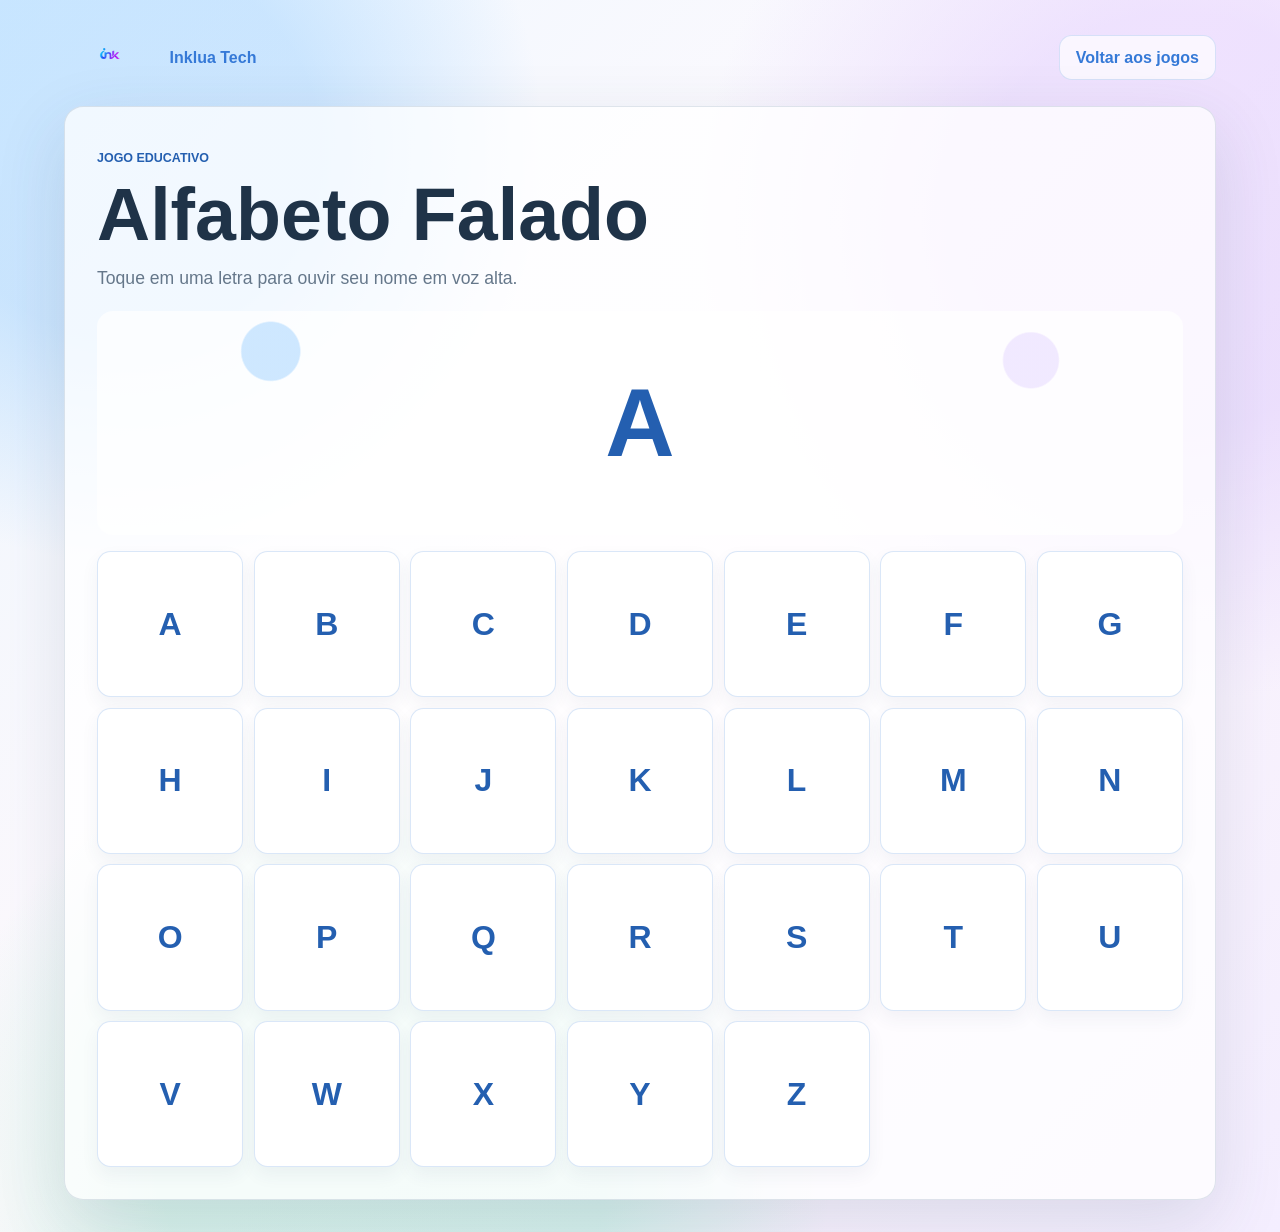
==== alfabeto.html @ 338371b5 "criação do alfabeto e números falados" ====
<!DOCTYPE html>
<html lang="pt-BR">
<head>
    <meta charset="UTF-8">
    <meta name="viewport" content="width=device-width, initial-scale=1.0">
    <title>INKLUAtech | Alfabeto Falado</title>
    <link rel="stylesheet" href="home.css">
</head>
<body class="alphabet-page">
    <main class="alphabet-shell">
        <header class="alphabet-topbar">
            <a class="brand" href="home.html">
                <img src="assets/ink-logo.png" alt="Logo Inklua Tech">
                <span>Inklua Tech</span>
            </a>
            <a class="topbar-button" href="home.html#jogos">Voltar aos jogos</a>
        </header>

        <section class="alphabet-focus" aria-labelledby="alphabet-title">
            <div class="alphabet-intro">
                <p class="eyebrow">Jogo educativo</p>
                <h1 id="alphabet-title">Alfabeto Falado</h1>
                <p>Toque em uma letra para ouvir seu nome em voz alta.</p>
            </div>

            <div class="alphabet-game alphabet-game--standalone">
                <div class="alphabet-display" id="alphabetDisplay" aria-live="polite">A</div>
                <div class="alphabet-grid" aria-label="Letras do alfabeto">
                    <button class="alphabet-letter" type="button" data-letter="A">A</button>
                    <button class="alphabet-letter" type="button" data-letter="B">B</button>
                    <button class="alphabet-letter" type="button" data-letter="C">C</button>
                    <button class="alphabet-letter" type="button" data-letter="D">D</button>
                    <button class="alphabet-letter" type="button" data-letter="E">E</button>
                    <button class="alphabet-letter" type="button" data-letter="F">F</button>
                    <button class="alphabet-letter" type="button" data-letter="G">G</button>
                    <button class="alphabet-letter" type="button" data-letter="H">H</button>
                    <button class="alphabet-letter" type="button" data-letter="I">I</button>
                    <button class="alphabet-letter" type="button" data-letter="J">J</button>
                    <button class="alphabet-letter" type="button" data-letter="K">K</button>
                    <button class="alphabet-letter" type="button" data-letter="L">L</button>
                    <button class="alphabet-letter" type="button" data-letter="M">M</button>
                    <button class="alphabet-letter" type="button" data-letter="N">N</button>
                    <button class="alphabet-letter" type="button" data-letter="O">O</button>
                    <button class="alphabet-letter" type="button" data-letter="P">P</button>
                    <button class="alphabet-letter" type="button" data-letter="Q">Q</button>
                    <button class="alphabet-letter" type="button" data-letter="R">R</button>
                    <button class="alphabet-letter" type="button" data-letter="S">S</button>
                    <button class="alphabet-letter" type="button" data-letter="T">T</button>
                    <button class="alphabet-letter" type="button" data-letter="U">U</button>
                    <button class="alphabet-letter" type="button" data-letter="V">V</button>
                    <button class="alphabet-letter" type="button" data-letter="W">W</button>
                    <button class="alphabet-letter" type="button" data-letter="X">X</button>
                    <button class="alphabet-letter" type="button" data-letter="Y">Y</button>
                    <button class="alphabet-letter" type="button" data-letter="Z">Z</button>
                </div>
            </div>
        </section>
    </main>

    <script src="alfabeto.js"></script>
</body>
</html>
---- home.css ----
:root {
    --text: #1f3348;
    --muted: #65778a;
    --primary: #3579d7;
    --primary-dark: #245fb0;
    --blue: #64b5ff;
    --mint: #5fe3b1;
    --yellow: #ffe27a;
    --lilac: #d8c2ff;
    --pink: #ff8fa3;
    --line: rgba(112, 139, 166, 0.22);
    --surface: rgba(255, 255, 255, 0.74);
    --shadow: 0 24px 70px rgba(47, 73, 98, 0.14);
}

* {
    box-sizing: border-box;
}

html {
    scroll-behavior: smooth;
}

body {
    min-height: 100vh;
    margin: 0;
    color: var(--text);
    font-family: Inter, "Segoe UI", Arial, Helvetica, sans-serif;
    background:
        radial-gradient(circle at 10% 12%, rgba(100, 181, 255, 0.28) 0 12rem, transparent 26rem),
        radial-gradient(circle at 92% 18%, rgba(216, 194, 255, 0.42) 0 13rem, transparent 30rem),
        radial-gradient(circle at 30% 94%, rgba(95, 227, 177, 0.24) 0 14rem, transparent 28rem),
        linear-gradient(135deg, #eef8ff 0%, #fff9fd 48%, #f4eeff 100%);
}

a {
    color: inherit;
    text-decoration: none;
}

button {
    font: inherit;
}

.platform-shell {
    min-height: 100vh;
    display: grid;
    grid-template-columns: 17rem minmax(0, 1fr);
}

.sidebar {
    position: sticky;
    top: 0;
    height: 100vh;
    display: flex;
    flex-direction: column;
    gap: 1.2rem;
    padding: 1.4rem;
    border-right: 1px solid var(--line);
    background: rgba(255, 255, 255, 0.66);
    backdrop-filter: blur(18px);
}

.brand {
    display: flex;
    align-items: center;
    gap: 0.8rem;
    color: var(--primary);
    font-weight: 900;
}

.brand img {
    width: 5.8rem;
    height: 3.2rem;
    object-fit: contain;
}

.nav-menu {
    display: grid;
    gap: 0.45rem;
}

.nav-menu a,
.topbar-button,
.game-button,
.complete-button {
    min-height: 2.85rem;
    display: inline-flex;
    align-items: center;
    justify-content: center;
    border-radius: 0.8rem;
    font-weight: 850;
}

.nav-menu a {
    justify-content: flex-start;
    padding: 0 0.9rem;
    color: var(--muted);
}

.nav-menu a:hover,
.nav-menu a.is-active {
    color: var(--primary-dark);
    background: rgba(100, 181, 255, 0.16);
}

.student-card {
    margin-top: auto;
    padding: 1rem;
    border: 1px solid var(--line);
    border-radius: 0.9rem;
    background: rgba(255, 255, 255, 0.66);
}

.student-card span,
.eyebrow {
    color: var(--primary-dark);
    font-size: 0.78rem;
    font-weight: 900;
    letter-spacing: 0;
    text-transform: uppercase;
}

.student-card strong {
    display: block;
    margin-top: 0.25rem;
    font-size: 1.2rem;
}

.student-card p,
.support-text {
    margin: 0.55rem 0 0;
    color: var(--muted);
    line-height: 1.55;
}

.platform-content {
    display: grid;
    gap: 1.4rem;
    padding: clamp(1rem, 3vw, 2rem);
}

.topbar {
    display: flex;
    align-items: center;
    justify-content: space-between;
    gap: 1rem;
}

.topbar h1,
.section-heading h2,
.activity-board h2,
.section-block h2 {
    margin: 0;
    line-height: 1.08;
    letter-spacing: 0;
}

.topbar h1 {
    font-size: clamp(2rem, 4vw, 3.4rem);
}

.topbar-button {
    padding: 0 1rem;
    color: var(--primary);
    border: 1px solid rgba(53, 121, 215, 0.18);
    background: rgba(255, 255, 255, 0.7);
}

.system-alert {
    margin: 0;
    padding: 0.8rem 1rem;
    border: 1px solid rgba(163, 72, 67, 0.22);
    border-radius: 0.8rem;
    color: #a34843;
    background: rgba(255, 250, 250, 0.82);
    font-weight: 800;
}

.system-success {
    margin: 0;
    padding: 0.8rem 1rem;
    border: 1px solid rgba(39, 145, 96, 0.22);
    border-radius: 0.8rem;
    color: #1f7a55;
    background: rgba(240, 255, 248, 0.82);
    font-weight: 800;
}

.overview-grid,
.game-grid,
.learning-list {
    display: grid;
    grid-template-columns: repeat(3, minmax(0, 1fr));
    gap: 1rem;
}

.overview-card,
.game-card,
.section-block,
.activity-board {
    border: 1px solid var(--line);
    border-radius: 1rem;
    background: var(--surface);
    box-shadow: 0 14px 38px rgba(47, 73, 98, 0.08);
}

.overview-card {
    display: flex;
    align-items: center;
    gap: 0.85rem;
    padding: 1rem;
}

.overview-card strong,
.learning-list strong {
    display: block;
    margin-bottom: 0.25rem;
}

.overview-card p,
.game-card p,
.learning-list p {
    margin: 0;
    color: var(--muted);
    line-height: 1.5;
}

.overview-icon {
    width: 2.7rem;
    height: 2.7rem;
    display: grid;
    place-items: center;
    flex: 0 0 auto;
    border-radius: 0.85rem;
    color: var(--primary-dark);
    background: rgba(100, 181, 255, 0.22);
    font-weight: 900;
}

.overview-icon--mint {
    background: rgba(95, 227, 177, 0.22);
}

.overview-icon--yellow {
    background: rgba(255, 226, 122, 0.34);
}

.section-block,
.activity-board {
    padding: clamp(1rem, 2vw, 1.4rem);
}

.section-heading,
.activity-board__header {
    display: flex;
    align-items: center;
    justify-content: space-between;
    gap: 1rem;
    margin-bottom: 1rem;
}

.game-card {
    display: grid;
    gap: 0.75rem;
    padding: 1rem;
}

.game-card h3 {
    margin: 0;
    font-size: 1.25rem;
}

.game-badge {
    width: fit-content;
    padding: 0.38rem 0.6rem;
    border-radius: 999px;
    color: var(--primary-dark);
    background: rgba(100, 181, 255, 0.22);
    font-size: 0.8rem;
    font-weight: 900;
}

.game-badge--mint {
    background: rgba(95, 227, 177, 0.22);
}

.game-badge--yellow {
    background: rgba(255, 226, 122, 0.38);
}

.game-badge--pink {
    background: rgba(255, 143, 163, 0.24);
}

.game-button,
.complete-button {
    border: 0;
    padding: 0 1rem;
    color: #ffffff;
    background: linear-gradient(135deg, var(--primary), #7b43f0);
    box-shadow: 0 12px 24px rgba(53, 121, 215, 0.2);
    cursor: pointer;
}

.complete-button:disabled {
    cursor: not-allowed;
    opacity: 0.48;
    box-shadow: none;
}

.activity-panel {
    min-height: 8rem;
    display: grid;
    gap: 0.8rem;
    padding: 1rem;
    border: 1px dashed rgba(53, 121, 215, 0.28);
    border-radius: 0.9rem;
    background: rgba(255, 255, 255, 0.52);
}

.choice-row {
    display: flex;
    flex-wrap: wrap;
    gap: 0.7rem;
}

.choice-row button {
    min-height: 2.7rem;
    border: 1px solid var(--line);
    border-radius: 0.8rem;
    padding: 0 0.9rem;
    color: var(--primary-dark);
    background: #ffffff;
    font-weight: 850;
    cursor: pointer;
}

.choice-row button.is-selected {
    color: #ffffff;
    border-color: transparent;
    background: var(--primary);
}

.alphabet-game,
.number-game {
    display: grid;
    gap: 1rem;
}

.alphabet-display,
.number-display {
    min-height: 7rem;
    display: grid;
    place-items: center;
    border-radius: 1rem;
    color: var(--primary-dark);
    background:
        radial-gradient(circle at 16% 18%, rgba(100, 181, 255, 0.3) 0 1.8rem, transparent 1.9rem),
        radial-gradient(circle at 86% 22%, rgba(216, 194, 255, 0.34) 0 1.7rem, transparent 1.8rem),
        rgba(255, 255, 255, 0.68);
    font-size: clamp(3.4rem, 12vw, 6rem);
    font-weight: 900;
}

.alphabet-grid,
.number-grid {
    display: grid;
    grid-template-columns: repeat(6, minmax(0, 1fr));
    gap: 0.65rem;
}

.alphabet-letter,
.number-button {
    aspect-ratio: 1;
    border: 1px solid rgba(53, 121, 215, 0.18);
    border-radius: 0.85rem;
    color: var(--primary-dark);
    background: #ffffff;
    font-size: clamp(1.25rem, 4vw, 2rem);
    font-weight: 900;
    cursor: pointer;
    box-shadow: 0 8px 18px rgba(47, 73, 98, 0.06);
}

.alphabet-letter:hover,
.alphabet-letter.is-selected,
.number-button:hover,
.number-button.is-selected {
    color: #ffffff;
    border-color: transparent;
    background: linear-gradient(135deg, var(--primary), #7b43f0);
}

.alphabet-page,
.number-page {
    min-height: 100vh;
}

.alphabet-shell,
.number-shell {
    width: min(100% - 2rem, 72rem);
    min-height: 100vh;
    display: grid;
    align-content: start;
    gap: 1.4rem;
    margin: 0 auto;
    padding: clamp(1rem, 3vw, 2rem) 0;
}

.alphabet-topbar,
.number-topbar {
    display: flex;
    align-items: center;
    justify-content: space-between;
    gap: 1rem;
}

.alphabet-focus,
.number-focus {
    display: grid;
    gap: 1.2rem;
    padding: clamp(1rem, 3vw, 2rem);
    border: 1px solid var(--line);
    border-radius: 1.2rem;
    background: var(--surface);
    box-shadow: var(--shadow);
}

.alphabet-intro h1,
.number-intro h1 {
    margin: 0;
    font-size: clamp(2.4rem, 6vw, 4.6rem);
    line-height: 1;
}

.alphabet-intro p:not(.eyebrow),
.number-intro p:not(.eyebrow) {
    max-width: 42rem;
    margin: 0.8rem 0 0;
    color: var(--muted);
    font-size: 1.1rem;
    line-height: 1.6;
}

.alphabet-game--standalone .alphabet-display,
.number-game--standalone .number-display {
    min-height: clamp(8rem, 22vw, 14rem);
}

.alphabet-game--standalone .alphabet-grid {
    grid-template-columns: repeat(7, minmax(0, 1fr));
}

.number-game--standalone .number-grid {
    grid-template-columns: repeat(6, minmax(0, 1fr));
}

.learning-list article {
    min-height: 9rem;
    padding: 1rem;
    border: 1px solid var(--line);
    border-radius: 0.9rem;
    background: rgba(255, 255, 255, 0.58);
}

.two-column {
    display: grid;
    grid-template-columns: minmax(0, 1fr) minmax(0, 1fr);
    gap: 1rem;
}

.routine-list {
    display: grid;
    gap: 0.7rem;
    margin: 1rem 0 0;
    padding: 0;
    list-style: none;
}

.routine-list li {
    padding: 0.85rem 1rem;
    border-radius: 0.85rem;
    background: rgba(95, 227, 177, 0.18);
    font-weight: 850;
}

@media (max-width: 62rem) {
    .platform-shell {
        grid-template-columns: 1fr;
    }

    .sidebar {
        position: static;
        height: auto;
    }

    .nav-menu {
        grid-template-columns: repeat(5, minmax(0, 1fr));
    }

    .student-card {
        margin-top: 0;
    }
}

@media (max-width: 48rem) {
    .overview-grid,
    .game-grid,
    .learning-list,
    .two-column,
    .nav-menu {
        grid-template-columns: 1fr;
    }

    .alphabet-grid,
    .number-grid {
        grid-template-columns: repeat(4, minmax(0, 1fr));
    }

    .topbar,
    .section-heading,
    .activity-board__header,
    .alphabet-topbar,
    .number-topbar {
        align-items: stretch;
        flex-direction: column;
    }

    .topbar-button,
    .complete-button {
        width: 100%;
    }

    .alphabet-game--standalone .alphabet-grid,
    .number-game--standalone .number-grid {
        grid-template-columns: repeat(4, minmax(0, 1fr));
    }
}
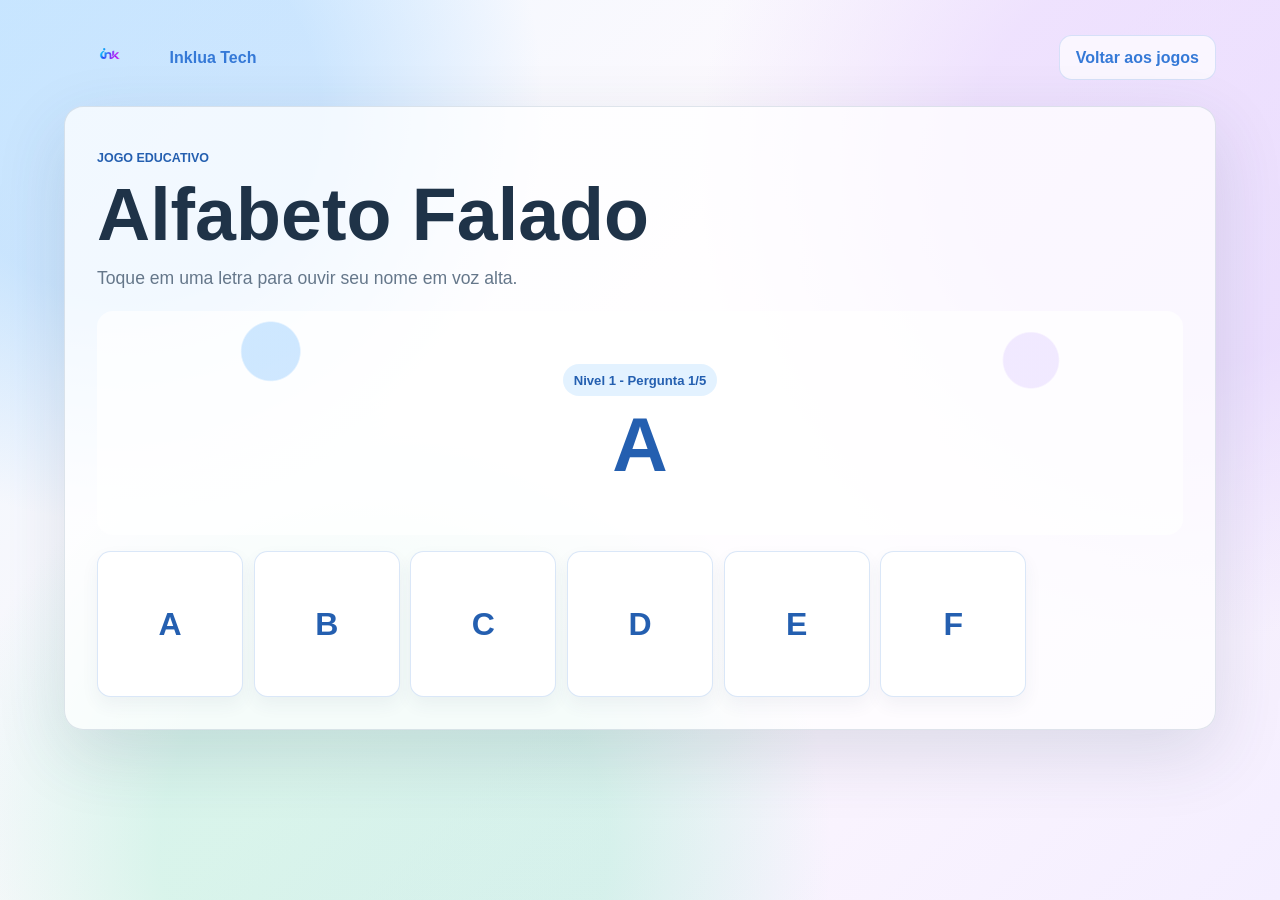
==== commit b137b073: "alterações de forma geral na plataforma" ====
--- a/alfabeto.html
+++ b/alfabeto.html
@@ -9,11 +9,11 @@
 <body class="alphabet-page">
     <main class="alphabet-shell">
         <header class="alphabet-topbar">
-            <a class="brand" href="home.html">
+            <a class="brand" href="home.php">
                 <img src="assets/ink-logo.png" alt="Logo Inklua Tech">
                 <span>Inklua Tech</span>
             </a>
-            <a class="topbar-button" href="home.html#jogos">Voltar aos jogos</a>
+            <a class="topbar-button" href="home.php#jogos">Voltar aos jogos</a>
         </header>
 
         <section class="alphabet-focus" aria-labelledby="alphabet-title">
@@ -57,6 +57,8 @@
         </section>
     </main>
 
+    <script src="platform-time.js"></script>
+    <script src="game-progress.js"></script>
     <script src="alfabeto.js"></script>
 </body>
 </html>
--- a/home.css
+++ b/home.css
@@ -42,6 +42,10 @@
     font: inherit;
 }
 
+[hidden] {
+    display: none !important;
+}
+
 .platform-shell {
     min-height: 100vh;
     display: grid;
@@ -127,8 +131,7 @@
     font-size: 1.2rem;
 }
 
-.student-card p,
-.support-text {
+.student-card p {
     margin: 0.55rem 0 0;
     color: var(--muted);
     line-height: 1.55;
@@ -138,6 +141,22 @@
     display: grid;
     gap: 1.4rem;
     padding: clamp(1rem, 3vw, 2rem);
+}
+
+.platform-view.is-active-view {
+    animation: view-enter 180ms ease;
+}
+
+@keyframes view-enter {
+    from {
+        opacity: 0;
+        transform: translateY(0.4rem);
+    }
+
+    to {
+        opacity: 1;
+        transform: translateY(0);
+    }
 }
 
 .topbar {
@@ -189,14 +208,143 @@
 
 .overview-grid,
 .game-grid,
-.learning-list {
+.report-summary {
     display: grid;
     grid-template-columns: repeat(3, minmax(0, 1fr));
     gap: 1rem;
 }
 
+.welcome-panel {
+    display: grid;
+    gap: 0.65rem;
+    margin-bottom: 1rem;
+    padding: clamp(1rem, 3vw, 1.5rem);
+    border: 1px solid rgba(53, 121, 215, 0.18);
+    border-radius: 1rem;
+    background:
+        linear-gradient(135deg, rgba(255, 255, 255, 0.78), rgba(239, 248, 255, 0.7)),
+        radial-gradient(circle at 92% 20%, rgba(95, 227, 177, 0.28) 0 4rem, transparent 4.2rem);
+    box-shadow: 0 14px 38px rgba(47, 73, 98, 0.08);
+}
+
+.welcome-panel h2 {
+    margin: 0;
+    color: var(--text);
+    font-size: clamp(1.7rem, 4vw, 2.7rem);
+    line-height: 1.08;
+}
+
+.welcome-panel p:not(.eyebrow) {
+    max-width: 44rem;
+    margin: 0;
+    color: var(--muted);
+    font-size: 1.08rem;
+    font-weight: 750;
+    line-height: 1.45;
+}
+
+.welcome-actions {
+    display: flex;
+    flex-wrap: wrap;
+    gap: 0.6rem;
+    margin-top: 0.25rem;
+}
+
+.welcome-actions a {
+    min-height: 2.55rem;
+    display: inline-flex;
+    align-items: center;
+    justify-content: center;
+    padding: 0 0.85rem;
+    border: 1px solid rgba(53, 121, 215, 0.18);
+    border-radius: 0.75rem;
+    color: var(--primary-dark);
+    background: rgba(255, 255, 255, 0.72);
+    font-size: 0.9rem;
+    font-weight: 900;
+}
+
+.welcome-actions a:first-child {
+    color: #ffffff;
+    border-color: transparent;
+    background: linear-gradient(135deg, var(--primary), #7b43f0);
+    box-shadow: 0 10px 20px rgba(53, 121, 215, 0.18);
+}
+
+.mood-checkin {
+    display: grid;
+    grid-template-columns: minmax(14rem, 0.8fr) minmax(0, 1.2fr);
+    gap: 1rem;
+    align-items: center;
+    margin-bottom: 1rem;
+    padding: clamp(1rem, 3vw, 1.25rem);
+    border: 1px solid rgba(53, 121, 215, 0.16);
+    border-radius: 1rem;
+    background:
+        radial-gradient(circle at 8% 18%, rgba(255, 226, 122, 0.28) 0 3.4rem, transparent 3.6rem),
+        linear-gradient(135deg, rgba(255, 255, 255, 0.86), rgba(255, 240, 245, 0.72));
+    box-shadow: 0 14px 38px rgba(47, 73, 98, 0.08);
+}
+
+.mood-checkin h3 {
+    margin: 0.2rem 0 0;
+    color: var(--text);
+    font-size: clamp(1.35rem, 3vw, 2rem);
+}
+
+.mood-checkin p:not(.eyebrow) {
+    margin: 0.35rem 0 0;
+    color: var(--muted);
+    line-height: 1.45;
+    font-weight: 750;
+}
+
+.mood-options {
+    display: grid;
+    grid-template-columns: repeat(4, minmax(0, 1fr));
+    gap: 0.75rem;
+}
+
+.mood-options button {
+    min-height: 7rem;
+    display: grid;
+    place-items: center;
+    align-content: center;
+    gap: 0.45rem;
+    padding: 0.8rem 0.5rem;
+    border: 1px solid rgba(53, 121, 215, 0.14);
+    border-radius: 0.95rem;
+    color: var(--text);
+    background: rgba(255, 255, 255, 0.78);
+    cursor: pointer;
+    transition: transform 180ms ease, border-color 180ms ease, box-shadow 180ms ease, background 180ms ease;
+}
+
+.mood-options button:hover {
+    transform: translateY(-0.14rem);
+    border-color: rgba(53, 121, 215, 0.3);
+    box-shadow: 0 1rem 1.8rem rgba(47, 73, 98, 0.11);
+}
+
+.mood-options button.is-selected {
+    border-color: rgba(36, 95, 176, 0.42);
+    background: rgba(231, 246, 255, 0.94);
+    box-shadow: 0 0 0 0.22rem rgba(100, 181, 255, 0.14);
+}
+
+.mood-options span {
+    font-family: "Segoe UI Emoji", "Apple Color Emoji", "Noto Color Emoji", sans-serif;
+    font-size: 2.25rem;
+    line-height: 1;
+}
+
+.mood-options strong {
+    font-size: 0.92rem;
+}
+
 .overview-card,
 .game-card,
+.report-card,
 .section-block,
 .activity-board {
     border: 1px solid var(--line);
@@ -205,7 +353,8 @@
     box-shadow: 0 14px 38px rgba(47, 73, 98, 0.08);
 }
 
-.overview-card {
+.overview-card,
+.report-card {
     display: flex;
     align-items: center;
     gap: 0.85rem;
@@ -213,14 +362,14 @@
 }
 
 .overview-card strong,
-.learning-list strong {
+.report-card strong {
     display: block;
     margin-bottom: 0.25rem;
 }
 
 .overview-card p,
 .game-card p,
-.learning-list p {
+.report-card p {
     margin: 0;
     color: var(--muted);
     line-height: 1.5;
@@ -244,6 +393,200 @@
 
 .overview-icon--yellow {
     background: rgba(255, 226, 122, 0.34);
+}
+
+.report-summary,
+.report-grid,
+.report-panel--wide {
+    margin-top: 1rem;
+}
+
+.report-card__number {
+    width: 3rem;
+    height: 3rem;
+    flex: 0 0 auto;
+    display: grid;
+    place-items: center;
+    border-radius: 0.9rem;
+    color: var(--primary-dark);
+    background: rgba(100, 181, 255, 0.18);
+    font-size: 1.35rem;
+    font-weight: 950;
+}
+
+.report-grid {
+    display: grid;
+    grid-template-columns: minmax(0, 1fr) minmax(0, 1fr);
+    gap: 1rem;
+}
+
+.report-panel {
+    padding: 1rem;
+    border: 1px solid var(--line);
+    border-radius: 1rem;
+    background: rgba(255, 255, 255, 0.62);
+}
+
+.report-panel h3 {
+    margin: 0 0 1rem;
+    font-size: 1rem;
+}
+
+.skill-progress {
+    display: grid;
+    gap: 0.45rem;
+    margin-top: 0.85rem;
+}
+
+.skill-progress__row {
+    display: flex;
+    justify-content: space-between;
+    gap: 1rem;
+    color: var(--text);
+    font-weight: 850;
+}
+
+.skill-progress__row strong {
+    color: var(--primary-dark);
+}
+
+.skill-progress__bar {
+    height: 0.72rem;
+    overflow: hidden;
+    border-radius: 999px;
+    background: rgba(112, 139, 166, 0.18);
+}
+
+.skill-progress__bar span {
+    display: block;
+    height: 100%;
+    border-radius: inherit;
+    background: linear-gradient(90deg, var(--blue), var(--mint));
+}
+
+.report-details {
+    display: grid;
+    gap: 0.85rem;
+    margin: 0;
+}
+
+.report-details div {
+    padding-bottom: 0.85rem;
+    border-bottom: 1px solid var(--line);
+}
+
+.report-details div:last-child {
+    padding-bottom: 0;
+    border-bottom: 0;
+}
+
+.report-details dt {
+    color: var(--primary-dark);
+    font-weight: 900;
+}
+
+.report-details dd {
+    margin: 0.25rem 0 0;
+    color: var(--muted);
+    line-height: 1.5;
+}
+
+.report-timeline {
+    display: grid;
+    gap: 0.7rem;
+    margin: 0;
+    padding: 0;
+    list-style: none;
+}
+
+.report-timeline li {
+    padding: 0.85rem 1rem;
+    border-radius: 0.85rem;
+    background: rgba(216, 194, 255, 0.2);
+    line-height: 1.5;
+}
+
+.report-action-grid {
+    display: grid;
+    grid-template-columns: repeat(3, minmax(0, 1fr));
+    gap: 0.85rem;
+}
+
+.report-action-card {
+    display: grid;
+    align-content: start;
+    gap: 0.65rem;
+    min-height: 11rem;
+    padding: 1rem;
+    border: 1px solid rgba(53, 121, 215, 0.16);
+    border-radius: 0.9rem;
+    background: rgba(255, 255, 255, 0.68);
+}
+
+.report-action-card strong {
+    color: var(--text);
+}
+
+.report-action-card p {
+    margin: 0;
+    color: var(--muted);
+    line-height: 1.5;
+}
+
+.report-action-card a {
+    min-height: 2.45rem;
+    display: inline-flex;
+    align-items: center;
+    justify-content: center;
+    width: fit-content;
+    margin-top: auto;
+    padding: 0 0.85rem;
+    border-radius: 0.75rem;
+    color: #ffffff;
+    background: linear-gradient(135deg, var(--primary), #7b43f0);
+    font-weight: 900;
+}
+
+.report-metrics-grid {
+    display: grid;
+    gap: 0.85rem;
+    grid-template-columns: repeat(3, minmax(0, 1fr));
+}
+
+.report-metric-card {
+    padding: 1rem;
+    border: 1px solid rgba(53, 121, 215, 0.16);
+    border-radius: 0.9rem;
+    background: rgba(255, 255, 255, 0.68);
+    display: grid;
+    gap: 0.4rem;
+}
+
+.report-metric-card span {
+    color: var(--primary-dark);
+    font-size: 0.78rem;
+    font-weight: 900;
+    text-transform: uppercase;
+}
+
+.report-metric-card strong {
+    color: var(--text);
+    font-size: clamp(1.45rem, 3vw, 2rem);
+    line-height: 1;
+}
+
+.report-metric-card p,
+.report-insight-text {
+    margin: 0;
+    color: var(--muted);
+    line-height: 1.5;
+}
+
+.report-insight-text {
+    margin-top: 0.9rem;
+    padding: 0.9rem 1rem;
+    border-radius: 0.85rem;
+    background: rgba(100, 181, 255, 0.12);
 }
 
 .section-block,
@@ -260,13 +603,116 @@
     margin-bottom: 1rem;
 }
 
+.platform-form {
+    display: grid;
+    gap: 1rem;
+}
+
+.form-subtitle {
+    margin: 0.45rem 0 0;
+    color: var(--primary-dark);
+    font-size: 1rem;
+}
+
+.form-grid {
+    display: grid;
+    grid-template-columns: repeat(2, minmax(0, 1fr));
+    gap: 1rem;
+}
+
+.form-group {
+    display: grid;
+    gap: 0.5rem;
+}
+
+.form-group label,
+.form-label {
+    color: var(--text);
+    font-size: 0.94rem;
+    font-weight: 850;
+    line-height: 1.35;
+}
+
+.form-group input,
+.form-group select,
+.form-group textarea {
+    width: 100%;
+    min-height: 3.15rem;
+    padding: 0.85rem 0.95rem;
+    border: 1px solid rgba(112, 139, 166, 0.28);
+    border-radius: 0.85rem;
+    color: var(--text);
+    background: rgba(255, 255, 255, 0.82);
+    font: inherit;
+    outline: none;
+    resize: vertical;
+    transition: border-color 180ms ease, box-shadow 180ms ease, background 180ms ease;
+}
+
+.form-group textarea {
+    min-height: 5rem;
+}
+
+.form-group input:focus,
+.form-group select:focus,
+.form-group textarea:focus {
+    border-color: rgba(53, 121, 215, 0.68);
+    background: #ffffff;
+    box-shadow: 0 0 0 4px rgba(95, 227, 177, 0.22);
+}
+
+.check-grid {
+    display: grid;
+    grid-template-columns: repeat(2, minmax(0, 1fr));
+    gap: 0.65rem;
+}
+
+.check-grid label {
+    min-height: 3rem;
+    display: flex;
+    align-items: center;
+    gap: 0.55rem;
+    padding: 0.75rem 0.85rem;
+    border: 1px solid rgba(112, 139, 166, 0.22);
+    border-radius: 0.85rem;
+    background: rgba(255, 255, 255, 0.66);
+    font-size: 0.88rem;
+    line-height: 1.25;
+}
+
+.check-grid input {
+    width: 1rem;
+    height: 1rem;
+    flex: 0 0 auto;
+    accent-color: var(--primary);
+}
+
+.form-submit {
+    width: fit-content;
+    min-width: 12rem;
+}
+
+.form-status {
+    min-height: 1.4rem;
+    margin: 0;
+    color: var(--primary-dark);
+    font-weight: 850;
+}
+
 .game-card {
     display: grid;
-    gap: 0.75rem;
+    align-content: start;
+    gap: 0.8rem;
+    min-height: 19rem;
     padding: 1rem;
+    overflow: hidden;
+    position: relative;
 }
 
 .game-card h3 {
+    display: flex;
+    align-items: center;
+    gap: 0.55rem;
     margin: 0;
     font-size: 1.25rem;
 }
@@ -291,6 +737,738 @@
 
 .game-badge--pink {
     background: rgba(255, 143, 163, 0.24);
+}
+
+.game-visual {
+    display: grid;
+    place-items: center;
+    color: var(--primary-dark);
+    border: 1px solid rgba(53, 121, 215, 0.14);
+    background: rgba(255, 255, 255, 0.62);
+    box-shadow: inset 0 1px 0 rgba(255, 255, 255, 0.72), 0 12px 24px rgba(47, 73, 98, 0.08);
+    font-weight: 950;
+}
+
+.game-visual {
+    width: 100%;
+    min-height: 6.2rem;
+    border-radius: 0.9rem;
+    font-size: clamp(2rem, 6vw, 3.6rem);
+    line-height: 1;
+}
+
+.game-visual--emotions {
+    color: #8f4f00;
+    background:
+        radial-gradient(circle at 50% 42%, transparent 0 1.25rem, rgba(31, 51, 72, 0.18) 1.32rem 1.42rem, transparent 1.5rem),
+        radial-gradient(circle at 38% 36%, #1f3348 0 0.22rem, transparent 0.26rem),
+        radial-gradient(circle at 62% 36%, #1f3348 0 0.22rem, transparent 0.26rem),
+        linear-gradient(135deg, rgba(255, 226, 122, 0.9), rgba(255, 143, 163, 0.44));
+}
+
+.game-visual--routine {
+    background:
+        linear-gradient(90deg, rgba(95, 227, 177, 0.88) 0 30%, transparent 30% 35%, rgba(100, 181, 255, 0.72) 35% 65%, transparent 65% 70%, rgba(216, 194, 255, 0.84) 70%),
+        rgba(255, 255, 255, 0.65);
+}
+
+.game-visual--colors {
+    background:
+        linear-gradient(90deg, #eb5757 0 20%, #f2994a 20% 40%, #ffe066 40% 60%, #27ae60 60% 80%, #2f80ed 80%),
+        #ffffff;
+}
+
+.game-visual--shapes {
+    background:
+        radial-gradient(circle at 23% 50%, #eb5757 0 1.15rem, transparent 1.2rem),
+        linear-gradient(45deg, transparent 0 57%, #f6c65b 57% 78%, transparent 78%),
+        linear-gradient(135deg, #2f80ed 0 0) 68% 50% / 2.6rem 2.6rem no-repeat,
+        rgba(255, 255, 255, 0.66);
+}
+
+.game-visual--letters {
+    color: #9c3f72;
+    background: linear-gradient(135deg, rgba(255, 143, 163, 0.34), rgba(216, 194, 255, 0.66));
+}
+
+.game-visual--vowels {
+    color: #7a3d9c;
+    font-size: clamp(1.45rem, 4vw, 2.45rem);
+    letter-spacing: 0.04rem;
+    background:
+        radial-gradient(circle at 18% 24%, rgba(255, 143, 163, 0.35) 0 1.5rem, transparent 1.6rem),
+        radial-gradient(circle at 82% 72%, rgba(95, 227, 177, 0.32) 0 1.6rem, transparent 1.7rem),
+        linear-gradient(135deg, rgba(255, 255, 255, 0.82), rgba(216, 194, 255, 0.58));
+}
+
+.game-visual--syllables {
+    color: #245fb0;
+    font-size: clamp(1.45rem, 4vw, 2.35rem);
+    background:
+        linear-gradient(135deg, rgba(100, 181, 255, 0.28), rgba(255, 255, 255, 0.82)),
+        radial-gradient(circle at 78% 28%, rgba(255, 226, 122, 0.4) 0 1.8rem, transparent 1.9rem);
+}
+
+.game-visual--numbers {
+    color: #176b4d;
+    background: linear-gradient(135deg, rgba(95, 227, 177, 0.4), rgba(100, 181, 255, 0.34));
+}
+
+.game-visual {
+    position: relative;
+    isolation: isolate;
+    overflow: hidden;
+}
+
+.game-visual::before,
+.game-visual::after {
+    content: "";
+    position: absolute;
+    display: block;
+}
+
+.game-visual--emotions {
+    color: transparent;
+    background:
+        radial-gradient(circle at 18% 22%, rgba(255, 226, 122, 0.38) 0 1.6rem, transparent 1.7rem),
+        linear-gradient(135deg, rgba(255, 247, 220, 0.98), rgba(255, 240, 245, 0.9));
+}
+
+.game-visual--emotions::before {
+    width: 3.6rem;
+    aspect-ratio: 1;
+    left: 23%;
+    top: 50%;
+    border-radius: 50%;
+    background:
+        radial-gradient(circle at 36% 38%, #1f3348 0 0.18rem, transparent 0.2rem),
+        radial-gradient(circle at 64% 38%, #1f3348 0 0.18rem, transparent 0.2rem),
+        radial-gradient(ellipse at 50% 66%, transparent 0 0.52rem, #1f3348 0.55rem 0.66rem, transparent 0.69rem),
+        #ffe27a;
+    transform: translateY(-50%);
+}
+
+.game-visual--emotions::after {
+    width: 3.2rem;
+    aspect-ratio: 1;
+    left: calc(23% + 4.55rem);
+    top: calc(50% + 0.35rem);
+    border-radius: 50%;
+    background:
+        radial-gradient(circle at 36% 38%, #1f3348 0 0.16rem, transparent 0.18rem),
+        radial-gradient(circle at 64% 38%, #1f3348 0 0.16rem, transparent 0.18rem),
+        radial-gradient(ellipse at 50% 70%, #1f3348 0 0.42rem, transparent 0.45rem),
+        #ffd7e2;
+    transform: translateY(-50%);
+}
+
+.game-visual--routine {
+    color: transparent;
+    background: linear-gradient(180deg, rgba(255, 255, 255, 0.92), rgba(232, 251, 242, 0.9));
+}
+
+.game-visual--routine::before {
+    width: 78%;
+    height: 0.3rem;
+    left: 11%;
+    top: 50%;
+    border-radius: 999px;
+    background: rgba(36, 95, 176, 0.18);
+}
+
+.game-visual--routine::after {
+    content: "1";
+    width: 2.45rem;
+    aspect-ratio: 1;
+    left: 16%;
+    top: 50%;
+    display: grid;
+    place-items: center;
+    border-radius: 0.78rem;
+    color: #ffffff;
+    background: var(--mint);
+    font-size: 1.2rem;
+    font-weight: 950;
+    transform: translateY(-50%);
+    box-shadow: 4.2rem 0 0 0 var(--blue), 8.4rem 0 0 0 var(--lilac);
+}
+
+.game-visual--colors {
+    color: transparent;
+    background:
+        radial-gradient(circle at 50% 50%, rgba(255, 255, 255, 0.92) 0 2.2rem, transparent 2.25rem),
+        conic-gradient(from 20deg, #eb5757, #f2994a, #ffe066, #27ae60, #2f80ed, #9a8cff, #eb5757);
+}
+
+.game-visual--colors::before {
+    width: 4.8rem;
+    aspect-ratio: 1;
+    border-radius: 50%;
+    background:
+        radial-gradient(circle at 50% 50%, #ffffff 0 0.62rem, transparent 0.66rem),
+        conic-gradient(#eb5757, #f2994a, #ffe066, #27ae60, #2f80ed, #9a8cff, #eb5757);
+    box-shadow: 0 0 0 0.55rem rgba(255, 255, 255, 0.78);
+}
+
+.game-visual--colors::after {
+    width: 2.25rem;
+    height: 0.7rem;
+    right: 20%;
+    bottom: 1.35rem;
+    border-radius: 999px;
+    background: #ffffff;
+    transform: rotate(-22deg);
+}
+
+.game-visual--shapes {
+    color: transparent;
+    background:
+        radial-gradient(circle at 18% 22%, rgba(95, 227, 177, 0.22) 0 1.6rem, transparent 1.7rem),
+        linear-gradient(135deg, rgba(255, 255, 255, 0.94), rgba(239, 248, 255, 0.88));
+}
+
+.game-visual--shapes::before {
+    width: 2.6rem;
+    aspect-ratio: 1;
+    left: 16%;
+    top: 48%;
+    border-radius: 50%;
+    background: #eb5757;
+    transform: translateY(-50%);
+    box-shadow: 4.2rem 0.15rem 0 0 #2f80ed;
+}
+
+.game-visual--shapes::after {
+    width: 0;
+    height: 0;
+    right: 18%;
+    top: 50%;
+    border-left: 1.55rem solid transparent;
+    border-right: 1.55rem solid transparent;
+    border-bottom: 2.65rem solid #f6c65b;
+    transform: translateY(-54%);
+}
+
+.game-visual--letters {
+    color: transparent;
+    background: linear-gradient(180deg, rgba(255, 255, 255, 0.94), rgba(255, 240, 245, 0.9));
+}
+
+.game-visual--letters::before {
+    width: 5.2rem;
+    height: 3.6rem;
+    border: 0.22rem solid rgba(156, 63, 114, 0.28);
+    border-radius: 0.8rem;
+    background:
+        linear-gradient(rgba(156, 63, 114, 0.14) 0 0) 50% 72% / 3.1rem 0.18rem no-repeat,
+        #ffffff;
+    box-shadow: 0 14px 24px rgba(156, 63, 114, 0.12);
+}
+
+.game-visual--letters::after {
+    content: "Aa";
+    position: relative;
+    color: #9c3f72;
+    font-size: 2.75rem;
+    font-weight: 950;
+    z-index: 1;
+}
+
+.game-visual--vowels {
+    color: transparent;
+    letter-spacing: 0;
+    background:
+        radial-gradient(circle at 18% 24%, rgba(255, 143, 163, 0.32) 0 1.3rem, transparent 1.4rem),
+        radial-gradient(circle at 82% 72%, rgba(95, 227, 177, 0.28) 0 1.45rem, transparent 1.55rem),
+        linear-gradient(135deg, rgba(255, 255, 255, 0.88), rgba(216, 194, 255, 0.54));
+}
+
+.game-visual--vowels::before {
+    content: "A";
+    width: 2.35rem;
+    aspect-ratio: 1;
+    left: 13%;
+    top: 50%;
+    display: grid;
+    place-items: center;
+    border-radius: 50%;
+    color: #7a3d9c;
+    background: rgba(255, 255, 255, 0.86);
+    font-size: 1.5rem;
+    font-weight: 950;
+    transform: translateY(-50%);
+}
+
+.game-visual--vowels::after {
+    content: "E I O U";
+    left: calc(13% + 2.75rem);
+    top: 50%;
+    color: #7a3d9c;
+    font-size: 1.35rem;
+    font-weight: 950;
+    word-spacing: 0.68rem;
+    transform: translateY(-50%);
+}
+
+.game-visual--syllables {
+    color: transparent;
+    background: linear-gradient(180deg, rgba(255, 255, 255, 0.94), rgba(231, 246, 255, 0.9));
+}
+
+.game-visual--syllables::before {
+    width: 5.8rem;
+    height: 3.4rem;
+    border: 0.22rem solid #245fb0;
+    border-radius: 0.75rem;
+    background: #ffffff;
+    box-shadow: 0 16px 24px rgba(36, 95, 176, 0.12);
+}
+
+.game-visual--syllables::after {
+    content: "BA";
+    position: relative;
+    color: #245fb0;
+    font-size: 2.45rem;
+    font-weight: 950;
+    z-index: 1;
+}
+
+.game-visual--numbers {
+    color: transparent;
+    background:
+        radial-gradient(circle at 80% 25%, rgba(100, 181, 255, 0.28) 0 1.45rem, transparent 1.55rem),
+        linear-gradient(135deg, rgba(232, 251, 242, 0.94), rgba(231, 246, 255, 0.9));
+}
+
+.game-visual--numbers::before {
+    content: "1";
+    width: 2.45rem;
+    aspect-ratio: 1;
+    left: 16%;
+    top: 50%;
+    display: grid;
+    place-items: center;
+    border-radius: 0.75rem;
+    color: #176b4d;
+    background: rgba(255, 255, 255, 0.9);
+    font-size: 1.6rem;
+    font-weight: 950;
+    transform: translateY(-50%);
+    box-shadow: 3.15rem 0 0 rgba(255, 255, 255, 0.9), 6.3rem 0 0 rgba(255, 255, 255, 0.9);
+}
+
+.game-visual--numbers::after {
+    content: "2 3";
+    left: calc(16% + 3.15rem);
+    top: 50%;
+    color: #176b4d;
+    font-size: 1.55rem;
+    font-weight: 950;
+    word-spacing: 1.05rem;
+    transform: translateY(-50%);
+}
+
+.game-visual--math {
+    color: #245fb0;
+    background:
+        radial-gradient(circle at 20% 28%, rgba(95, 227, 177, 0.34) 0 1.1rem, transparent 1.18rem),
+        radial-gradient(circle at 78% 34%, rgba(100, 181, 255, 0.28) 0 1rem, transparent 1.08rem),
+        linear-gradient(135deg, rgba(255, 255, 255, 0.9), rgba(231, 246, 255, 0.92));
+}
+
+.game-visual--math::before {
+    content: none;
+}
+
+.game-visual--math::after {
+    content: none;
+}
+
+.game-math-scene {
+    display: flex;
+    align-items: center;
+    justify-content: center;
+    gap: clamp(0.35rem, 1.5vw, 0.7rem);
+    width: 100%;
+    padding: 0 0.5rem;
+}
+
+.game-math-group {
+    display: grid;
+    grid-template-columns: repeat(2, 1fr);
+    gap: 0.28rem;
+}
+
+.game-math-group--second {
+    grid-template-columns: repeat(3, 1fr);
+}
+
+.game-math-group span {
+    width: clamp(1.05rem, 4vw, 1.45rem);
+    aspect-ratio: 1;
+    border-radius: 0.38rem;
+    background: #7ccdb1;
+    box-shadow: inset 0 1px 0 rgba(255, 255, 255, 0.55);
+}
+
+.game-math-group--second span {
+    background: #f0c95b;
+}
+
+.game-math-symbol,
+.game-math-result {
+    color: #245fb0;
+    font-size: clamp(1.35rem, 5vw, 2rem);
+    font-weight: 950;
+}
+
+.game-math-result {
+    min-width: clamp(2rem, 7vw, 2.65rem);
+    aspect-ratio: 1;
+    display: grid;
+    place-items: center;
+    border-radius: 0.75rem;
+    background: rgba(255, 255, 255, 0.9);
+    box-shadow: inset 0 1px 0 rgba(255, 255, 255, 0.65);
+}
+
+.game-card {
+    border-radius: 0.8rem;
+    transition: transform 180ms ease, border-color 180ms ease, box-shadow 180ms ease;
+}
+
+.game-card:hover {
+    transform: translateY(-0.18rem);
+    border-color: rgba(53, 121, 215, 0.24);
+    box-shadow: 0 22px 42px rgba(47, 73, 98, 0.13);
+}
+
+.game-visual {
+    min-height: 7.4rem;
+    border-radius: 0.8rem;
+    border-color: rgba(36, 95, 176, 0.16);
+    box-shadow:
+        inset 0 1px 0 rgba(255, 255, 255, 0.78),
+        0 16px 30px rgba(47, 73, 98, 0.1);
+}
+
+.game-visual::before,
+.game-visual::after {
+    z-index: 1;
+}
+
+.game-visual--colors {
+    background:
+        linear-gradient(180deg, rgba(255, 255, 255, 0.42), rgba(255, 255, 255, 0.02)),
+        conic-gradient(from -25deg at 50% 50%, #eb5757, #f2994a, #ffe066, #27ae60, #2f80ed, #9a8cff, #eb5757);
+}
+
+.game-visual--colors::before {
+    width: 5.3rem;
+    aspect-ratio: 1;
+    border-radius: 50%;
+    background:
+        radial-gradient(circle at 50% 50%, #ffffff 0 0.54rem, transparent 0.58rem),
+        conic-gradient(#eb5757 0 17%, #f2994a 17% 34%, #ffe066 34% 51%, #27ae60 51% 68%, #2f80ed 68% 84%, #9a8cff 84%);
+    box-shadow:
+        0 0 0 0.55rem rgba(255, 255, 255, 0.84),
+        0 1rem 1.7rem rgba(31, 51, 72, 0.16);
+}
+
+.game-visual--colors::after {
+    width: 3rem;
+    height: 0.82rem;
+    right: 16%;
+    bottom: 1.2rem;
+    border-radius: 999px;
+    background:
+        linear-gradient(90deg, #ffffff 0 68%, #245fb0 68%),
+        #ffffff;
+    transform: rotate(-24deg);
+    box-shadow: 0 0.65rem 1rem rgba(31, 51, 72, 0.12);
+}
+
+.game-visual--letters {
+    background:
+        radial-gradient(circle at 18% 20%, rgba(255, 143, 163, 0.22) 0 1.3rem, transparent 1.4rem),
+        linear-gradient(180deg, rgba(255, 255, 255, 0.96), rgba(255, 240, 245, 0.92));
+}
+
+.game-visual--letters::before {
+    width: 6rem;
+    height: 4rem;
+    border: 0;
+    border-radius: 0.65rem;
+    background:
+        linear-gradient(90deg, transparent 0 48%, rgba(156, 63, 114, 0.18) 48% 52%, transparent 52%),
+        repeating-linear-gradient(180deg, transparent 0 0.7rem, rgba(156, 63, 114, 0.14) 0.72rem 0.82rem),
+        #ffffff;
+    box-shadow:
+        -0.32rem 0.32rem 0 rgba(255, 143, 163, 0.32),
+        0 1rem 1.6rem rgba(156, 63, 114, 0.16);
+}
+
+.game-visual--letters::after {
+    content: "Aa";
+    color: #9c3f72;
+    font-size: 2.7rem;
+    font-weight: 950;
+    text-shadow: 0 0.18rem 0 rgba(255, 255, 255, 0.9);
+}
+
+.game-visual--vowels {
+    background:
+        radial-gradient(circle at 20% 24%, rgba(255, 143, 163, 0.3) 0 1.35rem, transparent 1.45rem),
+        radial-gradient(circle at 82% 72%, rgba(95, 227, 177, 0.28) 0 1.4rem, transparent 1.5rem),
+        linear-gradient(135deg, rgba(255, 255, 255, 0.94), rgba(216, 194, 255, 0.58));
+}
+
+.game-visual--vowels::before {
+    content: "";
+    width: 2.15rem;
+    aspect-ratio: 1;
+    left: 50%;
+    top: 50%;
+    border-radius: 50%;
+    background: rgba(255, 255, 255, 0.92);
+    transform: translate(-50%, -50%);
+    box-shadow:
+        -4.8rem 0 0 rgba(255, 255, 255, 0.92),
+        -2.4rem 0 0 rgba(255, 255, 255, 0.92),
+        2.4rem 0 0 rgba(255, 255, 255, 0.92),
+        4.8rem 0 0 rgba(255, 255, 255, 0.92),
+        0 0.85rem 1.3rem rgba(103, 81, 184, 0.16);
+}
+
+.game-visual--vowels::after {
+    content: "A  E  I  O  U";
+    left: 50%;
+    top: 50%;
+    width: 12.2rem;
+    color: #7a3d9c;
+    font-size: 1.35rem;
+    font-weight: 950;
+    text-align: center;
+    transform: translate(-50%, -50%);
+}
+
+.game-visual--syllables {
+    background:
+        radial-gradient(circle at 82% 24%, rgba(255, 226, 122, 0.34) 0 1.25rem, transparent 1.35rem),
+        linear-gradient(180deg, rgba(255, 255, 255, 0.96), rgba(231, 246, 255, 0.92));
+}
+
+.game-visual--syllables::before {
+    width: 7.1rem;
+    height: 4rem;
+    border: 0;
+    border-radius: 0.72rem;
+    background:
+        linear-gradient(90deg, #ffffff 0 45%, rgba(36, 95, 176, 0.14) 45% 55%, #ffffff 55%),
+        #ffffff;
+    box-shadow:
+        0 0 0 0.22rem rgba(36, 95, 176, 0.28),
+        0 1rem 1.6rem rgba(36, 95, 176, 0.14);
+}
+
+.game-visual--syllables::after {
+    content: "BA  +  BE";
+    color: #245fb0;
+    font-size: 1.8rem;
+    font-weight: 950;
+    letter-spacing: 0;
+}
+
+.game-visual--numbers {
+    background:
+        radial-gradient(circle at 80% 22%, rgba(100, 181, 255, 0.25) 0 1.3rem, transparent 1.4rem),
+        linear-gradient(135deg, rgba(232, 251, 242, 0.96), rgba(231, 246, 255, 0.92));
+}
+
+.game-visual--numbers::before {
+    content: "";
+    width: 2.45rem;
+    aspect-ratio: 1;
+    left: 50%;
+    top: 50%;
+    border-radius: 0.7rem;
+    background: rgba(255, 255, 255, 0.92);
+    transform: translate(-50%, -50%);
+    box-shadow:
+        -3.2rem 0 0 rgba(255, 255, 255, 0.92),
+        3.2rem 0 0 rgba(255, 255, 255, 0.92),
+        0 0.85rem 1.3rem rgba(23, 107, 77, 0.13);
+}
+
+.game-visual--numbers::after {
+    content: "1   2   3";
+    left: 50%;
+    top: 50%;
+    width: 9.2rem;
+    color: #176b4d;
+    font-size: 1.7rem;
+    font-weight: 950;
+    text-align: center;
+    transform: translate(-50%, -50%);
+}
+
+.game-visual--math {
+    background:
+        radial-gradient(circle at 18% 24%, rgba(95, 227, 177, 0.28) 0 1.2rem, transparent 1.3rem),
+        radial-gradient(circle at 82% 28%, rgba(100, 181, 255, 0.24) 0 1.1rem, transparent 1.2rem),
+        linear-gradient(135deg, rgba(255, 255, 255, 0.96), rgba(231, 246, 255, 0.94));
+}
+
+.game-math-scene {
+    width: fit-content;
+    padding: 0.8rem 1rem;
+    border-radius: 0.85rem;
+    background: rgba(255, 255, 255, 0.68);
+    box-shadow: 0 0.85rem 1.45rem rgba(36, 95, 176, 0.12);
+}
+
+.game-math-group span {
+    width: 1.15rem;
+    border-radius: 0.32rem;
+    background: #7ccdb1;
+}
+
+.game-math-group--second span {
+    background: #f0c95b;
+}
+
+.game-math-symbol,
+.game-math-result {
+    font-size: 1.55rem;
+}
+
+.game-math-result {
+    min-width: 2.35rem;
+    border-radius: 0.7rem;
+    color: #ffffff;
+    background: #245fb0;
+}
+
+.card-icon {
+    width: 2rem;
+    height: 2rem;
+    display: inline-grid;
+    place-items: center;
+    flex: 0 0 auto;
+    position: relative;
+    border-radius: 0.6rem;
+    color: var(--primary-dark);
+    background: rgba(100, 181, 255, 0.16);
+}
+
+.card-icon::before,
+.card-icon::after {
+    content: "";
+    position: absolute;
+}
+
+.card-icon--emotion {
+    border-radius: 50%;
+    background: rgba(255, 226, 122, 0.55);
+}
+
+.card-icon--emotion::before {
+    width: 0.25rem;
+    height: 0.25rem;
+    left: 0.55rem;
+    top: 0.63rem;
+    border-radius: 50%;
+    background: currentColor;
+    box-shadow: 0.64rem 0 0 currentColor;
+}
+
+.card-icon--emotion::after {
+    width: 0.8rem;
+    height: 0.4rem;
+    left: 0.6rem;
+    top: 0.96rem;
+    border-bottom: 0.16rem solid currentColor;
+    border-radius: 0 0 1rem 1rem;
+}
+
+.card-icon--routine::before {
+    width: 1rem;
+    height: 0.16rem;
+    top: 0.55rem;
+    left: 0.62rem;
+    border-radius: 999px;
+    background: currentColor;
+    box-shadow: 0 0.45rem 0 currentColor, 0 0.9rem 0 currentColor;
+}
+
+.card-icon--routine::after {
+    width: 0.26rem;
+    height: 0.26rem;
+    top: 0.5rem;
+    left: 0.28rem;
+    border-radius: 50%;
+    background: var(--mint);
+    box-shadow: 0 0.45rem 0 var(--blue), 0 0.9rem 0 var(--lilac);
+}
+
+.card-icon--colors {
+    background: linear-gradient(135deg, #eb5757 0 33%, #ffe066 33% 66%, #2f80ed 66%);
+}
+
+.card-icon--shapes::before {
+    width: 0.78rem;
+    height: 0.78rem;
+    left: 0.3rem;
+    top: 0.32rem;
+    border-radius: 50%;
+    background: #eb5757;
+}
+
+.card-icon--shapes::after {
+    width: 0;
+    height: 0;
+    right: 0.26rem;
+    bottom: 0.28rem;
+    border-left: 0.42rem solid transparent;
+    border-right: 0.42rem solid transparent;
+    border-bottom: 0.78rem solid #f6c65b;
+}
+
+.card-icon--letters::before,
+.card-icon--vowels::before,
+.card-icon--numbers::before,
+.card-icon--communication::before,
+.card-icon--math::before,
+.card-icon--reading::before {
+    position: static;
+    color: currentColor;
+    font-size: 0.86rem;
+    font-weight: 950;
+}
+
+.card-icon--letters::before {
+    content: "A";
+}
+
+.card-icon--vowels::before {
+    content: "E";
+}
+
+.card-icon--numbers::before {
+    content: "1";
+}
+
+.card-icon--communication::before {
+    content: "...";
+}
+
+.card-icon--math::before {
+    content: "+";
+    font-size: 1.15rem;
+}
+
+.card-icon--reading::before {
+    content: "L";
 }
 
 .game-button,
@@ -343,7 +1521,9 @@
 }
 
 .alphabet-game,
-.number-game {
+.number-game,
+.color-game,
+.shape-game {
     display: grid;
     gap: 1rem;
 }
@@ -368,6 +1548,235 @@
     display: grid;
     grid-template-columns: repeat(6, minmax(0, 1fr));
     gap: 0.65rem;
+}
+
+.color-display {
+    min-height: 6rem;
+    display: flex;
+    flex-wrap: wrap;
+    align-items: center;
+    gap: 1rem;
+    padding: 1rem;
+    border-radius: 1rem;
+    color: var(--primary-dark);
+    background: rgba(255, 255, 255, 0.68);
+    font-size: clamp(1.5rem, 5vw, 2.5rem);
+    font-weight: 900;
+}
+
+.color-display__swatch {
+    width: clamp(3.5rem, 12vw, 5rem);
+    aspect-ratio: 1;
+    border: 2px solid rgba(33, 54, 77, 0.16);
+    border-radius: 1rem;
+    background: var(--color-swatch);
+    box-shadow: 0 12px 24px rgba(47, 73, 98, 0.12);
+}
+
+.color-grid {
+    display: grid;
+    grid-template-columns: repeat(4, minmax(0, 1fr));
+    gap: 0.75rem;
+}
+
+.color-button {
+    min-height: 6.8rem;
+    display: grid;
+    align-content: center;
+    justify-items: center;
+    gap: 0.55rem;
+    border: 1px solid rgba(53, 121, 215, 0.18);
+    border-radius: 0.9rem;
+    color: var(--primary-dark);
+    background: #ffffff;
+    font-size: 0.98rem;
+    font-weight: 900;
+    text-transform: capitalize;
+    cursor: pointer;
+    box-shadow: 0 8px 18px rgba(47, 73, 98, 0.06);
+}
+
+.color-button__swatch {
+    width: 3.1rem;
+    aspect-ratio: 1;
+    border: 2px solid rgba(33, 54, 77, 0.16);
+    border-radius: 0.85rem;
+    background: var(--color-swatch);
+}
+
+.color-button:hover,
+.color-button.is-selected {
+    border-color: var(--primary);
+    box-shadow: 0 0 0 4px rgba(53, 121, 215, 0.14), 0 10px 24px rgba(47, 73, 98, 0.1);
+    transform: translateY(-1px);
+}
+
+.color-button.is-correct,
+.alphabet-letter.is-correct,
+.number-button.is-correct,
+.vowel-letter.is-correct {
+    color: #176b4d;
+    border-color: rgba(39, 145, 96, 0.38);
+    background: rgba(240, 255, 248, 0.96);
+    box-shadow: 0 0 0 4px rgba(95, 227, 177, 0.18), 0 10px 24px rgba(47, 73, 98, 0.1);
+}
+
+.color-button.is-wrong,
+.alphabet-letter.is-wrong,
+.number-button.is-wrong,
+.vowel-letter.is-wrong {
+    color: #a34843;
+    border-color: rgba(163, 72, 67, 0.3);
+    background: rgba(255, 250, 250, 0.96);
+}
+
+.game-level-pill {
+    width: fit-content;
+    min-height: 2rem;
+    display: inline-flex;
+    align-items: center;
+    justify-content: center;
+    padding: 0 0.7rem;
+    border-radius: 999px;
+    color: var(--primary-dark);
+    background: rgba(100, 181, 255, 0.18);
+    font-size: 0.82rem;
+    font-weight: 900;
+}
+
+.alphabet-display,
+.number-display {
+    gap: 0.6rem;
+    align-content: center;
+}
+
+.alphabet-display strong,
+.number-display strong {
+    font-size: clamp(1.8rem, 7vw, 4.8rem);
+    line-height: 1;
+}
+
+.color-display strong {
+    font-size: clamp(1.25rem, 4vw, 2.5rem);
+    line-height: 1.12;
+}
+
+.shape-display {
+    min-height: 7rem;
+    display: flex;
+    align-items: center;
+    gap: 1rem;
+    padding: 1rem;
+    border-radius: 1rem;
+    color: var(--primary-dark);
+    background: rgba(255, 255, 255, 0.68);
+    font-size: clamp(1.5rem, 5vw, 2.5rem);
+    font-weight: 900;
+}
+
+.shape-grid {
+    display: grid;
+    grid-template-columns: repeat(4, minmax(0, 1fr));
+    gap: 0.75rem;
+}
+
+.shape-button {
+    min-height: 7.2rem;
+    display: grid;
+    align-content: center;
+    justify-items: center;
+    gap: 0.55rem;
+    border: 1px solid rgba(53, 121, 215, 0.18);
+    border-radius: 0.9rem;
+    color: var(--primary-dark);
+    background: #ffffff;
+    font-size: 0.98rem;
+    font-weight: 900;
+    text-transform: capitalize;
+    cursor: pointer;
+    box-shadow: 0 8px 18px rgba(47, 73, 98, 0.06);
+}
+
+.shape-button:hover,
+.shape-button.is-selected {
+    border-color: var(--primary);
+    box-shadow: 0 0 0 4px rgba(53, 121, 215, 0.14), 0 10px 24px rgba(47, 73, 98, 0.1);
+    transform: translateY(-1px);
+}
+
+.shape-preview {
+    width: 3.3rem;
+    height: 3.3rem;
+    display: block;
+    background: linear-gradient(135deg, var(--primary), #7b43f0);
+    filter: drop-shadow(0 10px 16px rgba(47, 73, 98, 0.14));
+}
+
+.shape-display .shape-preview {
+    width: clamp(4rem, 13vw, 5.6rem);
+    height: clamp(4rem, 13vw, 5.6rem);
+}
+
+.shape-preview--triangle {
+    width: 0;
+    height: 0;
+    border-left: 1.8rem solid transparent;
+    border-right: 1.8rem solid transparent;
+    border-bottom: 3.2rem solid #f6c65b;
+    background: transparent;
+}
+
+.shape-display .shape-preview--triangle {
+    width: 0;
+    height: 0;
+    border-left-width: clamp(2.2rem, 6vw, 3rem);
+    border-right-width: clamp(2.2rem, 6vw, 3rem);
+    border-bottom-width: clamp(4rem, 12vw, 5.4rem);
+}
+
+.shape-preview--square {
+    background: #2f80ed;
+}
+
+.shape-preview--circle {
+    border-radius: 50%;
+    background: #eb5757;
+}
+
+.shape-preview--rectangle {
+    width: 4.4rem;
+    background: #27ae60;
+}
+
+.shape-preview--star {
+    background: #f6c65b;
+    clip-path: polygon(50% 0%, 61% 35%, 98% 35%, 68% 56%, 80% 94%, 50% 72%, 20% 94%, 32% 56%, 2% 35%, 39% 35%);
+}
+
+.shape-preview--heart {
+    position: relative;
+    background: #ff8fa3;
+    transform: rotate(-45deg) scale(0.82);
+}
+
+.shape-preview--heart::before,
+.shape-preview--heart::after {
+    content: "";
+    position: absolute;
+    width: 100%;
+    height: 100%;
+    border-radius: 50%;
+    background: inherit;
+}
+
+.shape-preview--heart::before {
+    top: -50%;
+    left: 0;
+}
+
+.shape-preview--heart::after {
+    top: 0;
+    right: -50%;
 }
 
 .alphabet-letter,
@@ -392,13 +1801,35 @@
     background: linear-gradient(135deg, var(--primary), #7b43f0);
 }
 
+.alphabet-letter.is-selected.is-correct,
+.number-button.is-selected.is-correct,
+.vowel-letter.is-selected.is-correct {
+    color: #176b4d;
+    border-color: rgba(39, 145, 96, 0.38);
+    background: rgba(240, 255, 248, 0.96);
+}
+
+.alphabet-letter.is-selected.is-wrong,
+.number-button.is-selected.is-wrong,
+.vowel-letter.is-selected.is-wrong {
+    color: #a34843;
+    border-color: rgba(163, 72, 67, 0.3);
+    background: rgba(255, 250, 250, 0.96);
+}
+
 .alphabet-page,
-.number-page {
+.number-page,
+.color-page,
+.shape-page,
+.simple-game-page {
     min-height: 100vh;
 }
 
 .alphabet-shell,
-.number-shell {
+.number-shell,
+.color-shell,
+.shape-shell,
+.simple-game-shell {
     width: min(100% - 2rem, 72rem);
     min-height: 100vh;
     display: grid;
@@ -409,7 +1840,10 @@
 }
 
 .alphabet-topbar,
-.number-topbar {
+.number-topbar,
+.color-topbar,
+.shape-topbar,
+.simple-game-topbar {
     display: flex;
     align-items: center;
     justify-content: space-between;
@@ -417,7 +1851,10 @@
 }
 
 .alphabet-focus,
-.number-focus {
+.number-focus,
+.color-focus,
+.shape-focus,
+.simple-game-focus {
     display: grid;
     gap: 1.2rem;
     padding: clamp(1rem, 3vw, 2rem);
@@ -452,37 +1889,782 @@
     grid-template-columns: repeat(7, minmax(0, 1fr));
 }
 
+.vowel-game .alphabet-display {
+    color: #7a3d9c;
+    background:
+        radial-gradient(circle at 16% 18%, rgba(255, 143, 163, 0.24) 0 2.2rem, transparent 2.3rem),
+        radial-gradient(circle at 84% 26%, rgba(95, 227, 177, 0.24) 0 2rem, transparent 2.1rem),
+        rgba(255, 255, 255, 0.68);
+}
+
+.vowel-grid,
+.alphabet-game--standalone .vowel-grid {
+    grid-template-columns: repeat(5, minmax(0, 1fr));
+}
+
+.vowel-letter {
+    min-height: 7rem;
+    aspect-ratio: auto;
+}
+
 .number-game--standalone .number-grid {
     grid-template-columns: repeat(6, minmax(0, 1fr));
 }
 
-.learning-list article {
-    min-height: 9rem;
+.color-game--standalone .color-grid {
+    grid-template-columns: repeat(4, minmax(0, 1fr));
+}
+
+.shape-game--standalone .shape-grid {
+    grid-template-columns: repeat(4, minmax(0, 1fr));
+}
+
+.math-page {
+    min-height: 100vh;
+}
+
+.math-shell {
+    width: min(100% - 2rem, 76rem);
+    min-height: 100vh;
+    display: grid;
+    align-content: start;
+    gap: 1.4rem;
+    margin: 0 auto;
+    padding: clamp(1rem, 3vw, 2rem) 0;
+}
+
+.math-topbar {
+    display: flex;
+    align-items: center;
+    justify-content: space-between;
+    gap: 1rem;
+}
+
+.math-focus {
+    display: grid;
+    gap: 1.2rem;
+    padding: clamp(1rem, 3vw, 2rem);
+    border: 1px solid var(--line);
+    border-radius: 1.2rem;
+    background: var(--surface);
+    box-shadow: var(--shadow);
+}
+
+.math-intro h1 {
+    margin: 0;
+    font-size: clamp(2.3rem, 6vw, 4.4rem);
+    line-height: 1;
+}
+
+.math-intro p:not(.eyebrow) {
+    max-width: 44rem;
+    margin: 0.8rem 0 0;
+    color: var(--muted);
+    font-size: 1.06rem;
+    line-height: 1.6;
+}
+
+.math-layout {
+    display: grid;
+    grid-template-columns: minmax(0, 1.35fr) minmax(17rem, 0.65fr);
+    gap: 1rem;
+    align-items: start;
+}
+
+.math-board,
+.math-side-panel {
+    border: 1px solid rgba(53, 121, 215, 0.14);
+    border-radius: 1rem;
+    background: rgba(255, 255, 255, 0.74);
+    box-shadow: 0 14px 32px rgba(47, 73, 98, 0.08);
+}
+
+.math-board {
+    display: grid;
+    gap: 1rem;
+    padding: clamp(1rem, 3vw, 1.35rem);
+}
+
+.math-side-panel {
+    display: grid;
+    gap: 1rem;
+    padding: 1rem;
+}
+
+.math-side-panel section {
+    display: grid;
+    gap: 0.65rem;
+}
+
+.math-side-panel h2,
+.math-question h2 {
+    margin: 0;
+    font-size: 1.08rem;
+}
+
+.math-side-panel label {
+    color: var(--primary-dark);
+    font-size: 0.86rem;
+    font-weight: 850;
+}
+
+.math-side-panel select,
+.math-side-panel input[type="range"] {
+    width: 100%;
+}
+
+.math-side-panel select {
+    min-height: 2.6rem;
+    padding: 0 0.75rem;
+    border: 1px solid var(--line);
+    border-radius: 0.75rem;
+    background: rgba(255, 255, 255, 0.9);
+    font-weight: 750;
+}
+
+.math-guide {
+    display: flex;
+    align-items: center;
+    gap: 0.7rem;
+}
+
+.math-guide span {
+    width: 3rem;
+    aspect-ratio: 1;
+    display: grid;
+    place-items: center;
+    flex: 0 0 auto;
+    border-radius: 50%;
+    color: #176b4d;
+    background: var(--green-soft);
+    font-weight: 950;
+}
+
+.math-guide strong {
+    line-height: 1.35;
+}
+
+.math-progress {
+    height: 0.7rem;
+    overflow: hidden;
+    border-radius: 999px;
+    background: rgba(53, 121, 215, 0.11);
+}
+
+.math-progress span {
+    display: block;
+    width: 0;
+    height: 100%;
+    border-radius: inherit;
+    background: linear-gradient(90deg, var(--mint), var(--blue));
+    transition: width 240ms ease;
+}
+
+.math-question {
+    display: grid;
+    gap: 0.4rem;
+}
+
+.math-question > span {
+    width: fit-content;
+    min-height: 2rem;
+    display: inline-flex;
+    align-items: center;
+    padding: 0 0.7rem;
+    border-radius: 0.7rem;
+    color: var(--primary-dark);
+    background: rgba(100, 181, 255, 0.18);
+    font-size: 0.78rem;
+    font-weight: 900;
+}
+
+.math-question p {
+    margin: 0;
+    color: var(--muted);
+    font-size: 1.25rem;
+    font-weight: 850;
+}
+
+.math-visual-scene {
+    min-height: clamp(12rem, 30vw, 19rem);
+    display: grid;
+    gap: 0.9rem;
+    align-content: center;
+    padding: 1rem;
+    border: 1px solid rgba(53, 121, 215, 0.13);
+    border-radius: 1rem;
+    background: linear-gradient(180deg, rgba(239, 248, 255, 0.78), rgba(255, 255, 255, 0.9));
+}
+
+.math-object-row {
+    display: flex;
+    gap: 0.75rem;
+    align-items: center;
+}
+
+.math-object-row > div {
+    display: flex;
+    flex-wrap: wrap;
+    gap: 0.45rem;
+}
+
+.math-object-row strong {
+    width: 1.8rem;
+    color: var(--primary-dark);
+    font-size: 1.8rem;
+    text-align: center;
+}
+
+.math-object {
+    width: clamp(2.35rem, 7vw, 3.25rem);
+    aspect-ratio: 1;
+    display: grid;
+    place-items: center;
+    position: relative;
+    border: 1px solid rgba(53, 121, 215, 0.14);
+    border-radius: 0.85rem;
+    background: rgba(255, 255, 255, 0.86);
+    overflow: hidden;
+}
+
+.math-object--picture {
+    color: inherit;
+    font-family: "Segoe UI Emoji", "Apple Color Emoji", "Noto Color Emoji", sans-serif;
+    font-size: clamp(1.7rem, 5.8vw, 2.45rem);
+    line-height: 1;
+    text-decoration: none;
+    background:
+        radial-gradient(circle at 30% 20%, rgba(255, 255, 255, 0.95), transparent 1.4rem),
+        rgba(255, 255, 255, 0.92);
+    box-shadow: inset 0 1px 0 rgba(255, 255, 255, 0.75), 0 8px 16px rgba(47, 73, 98, 0.08);
+}
+
+.math-object--picture::before,
+.math-object--picture::after,
+.math-object--picture span {
+    content: none;
+    display: none;
+}
+
+.math-object span,
+.math-object::before,
+.math-object::after {
+    content: "";
+    position: absolute;
+    display: block;
+}
+
+.math-object--apple span,
+.math-object--flower span,
+.math-object--sun span,
+.math-object--star span,
+.math-object--planet span,
+.math-object--moon span,
+.math-object--fish span,
+.math-object--cat span,
+.math-object--car span,
+.math-object--light span,
+.math-object--block span,
+.math-object--chip span,
+.math-object--robot span {
+    width: 1.45rem;
+    aspect-ratio: 1;
+    border-radius: 50%;
+    background: #7ccdb1;
+}
+
+.math-object--apple span { background: #e95656; border-radius: 52% 48% 58% 58%; }
+.math-object--flower span { background: #f2c94c; box-shadow: 0 -0.72rem 0 #f08ab3, 0 0.72rem 0 #f08ab3, -0.72rem 0 0 #f08ab3, 0.72rem 0 0 #f08ab3; }
+.math-object--leaf span { width: 1.6rem; height: 1rem; border-radius: 100% 0 100% 0; background: #68b96d; transform: rotate(-24deg); }
+.math-object--sun span { background: #f2c94c; box-shadow: 0 -0.9rem 0 -0.3rem #f2c94c, 0 0.9rem 0 -0.3rem #f2c94c, -0.9rem 0 0 -0.3rem #f2c94c, 0.9rem 0 0 -0.3rem #f2c94c; }
+.math-object--star span { background: #f2c94c; clip-path: polygon(50% 4%, 61% 36%, 95% 36%, 67% 55%, 78% 90%, 50% 68%, 22% 90%, 33% 55%, 5% 36%, 39% 36%); }
+.math-object--planet span { background: #72c4f4; }
+.math-object--moon span { background: #f2c94c; box-shadow: 0.38rem 0 0 #ffffff; }
+.math-object--rocket span { width: 0.85rem; height: 1.8rem; border-radius: 0.7rem 0.7rem 0.28rem 0.28rem; background: linear-gradient(#ffffff 0 42%, #5bb7f0 42%); transform: rotate(28deg); }
+.math-object--fish span { width: 1.65rem; height: 1rem; border-radius: 50%; background: #5bb7f0; }
+.math-object--bird span { width: 1.55rem; height: 1rem; border-radius: 50% 50% 42% 42%; background: #9a8cff; }
+.math-object--cat span,
+.math-object--rabbit span,
+.math-object--robot span { width: 1.55rem; height: 1.25rem; border-radius: 0.65rem; background: #7ccdb1; }
+.math-object--car span { width: 2rem; height: 0.9rem; border-radius: 0.42rem; background: #5bb7f0; }
+.math-object--wheel span { width: 1.75rem; border: 0.36rem solid #1f3348; border-radius: 50%; background: #ffffff; }
+.math-object--cone span { width: 0; height: 0; border-left: 0.78rem solid transparent; border-right: 0.78rem solid transparent; border-bottom: 1.85rem solid #f2994a; }
+.math-object--light span { background: #f2c94c; box-shadow: 0 0 0 0.22rem rgba(242, 201, 76, 0.25); }
+.math-object--block span { border-radius: 0.35rem; background: #9a8cff; }
+.math-object--button span { width: 1.75rem; height: 1.05rem; border-radius: 999px; background: #5bb7f0; }
+.math-object--chip span { border-radius: 0.25rem; background: #176b4d; }
+.math-object--robot span { background: #72c4f4; }
+.math-object.math-object--picture::before,
+.math-object.math-object--picture::after,
+.math-object.math-object--picture span {
+    content: none;
+    display: none;
+}
+
+.math-object.is-removed {
+    opacity: 0.42;
+    filter: grayscale(0.25);
+}
+
+.math-sequence {
+    display: flex;
+    flex-wrap: wrap;
+    gap: 0.75rem;
+    align-items: center;
+    justify-content: center;
+}
+
+.math-sequence span {
+    min-width: clamp(3rem, 13vw, 4.6rem);
+    min-height: clamp(3rem, 13vw, 4.6rem);
+    display: grid;
+    place-items: center;
+    border-radius: 0.9rem;
+    color: var(--primary-dark);
+    background: rgba(255, 255, 255, 0.88);
+    font-size: clamp(1.6rem, 6vw, 2.8rem);
+    font-weight: 950;
+}
+
+.math-options {
+    display: grid;
+    grid-template-columns: repeat(4, minmax(0, 1fr));
+    gap: 0.75rem;
+}
+
+.math-option,
+.math-soft-button {
+    min-height: 3.2rem;
+    border: 1px solid rgba(53, 121, 215, 0.18);
+    border-radius: 0.85rem;
+    color: var(--primary-dark);
+    background: rgba(255, 255, 255, 0.86);
+    font-weight: 900;
+    cursor: pointer;
+}
+
+.math-option {
+    font-size: clamp(1.35rem, 5vw, 2.1rem);
+}
+
+.math-option.is-correct {
+    border-color: rgba(39, 145, 96, 0.35);
+    background: rgba(232, 251, 242, 0.96);
+}
+
+.math-option.is-wrong {
+    border-color: rgba(163, 72, 67, 0.26);
+    background: rgba(255, 240, 245, 0.9);
+}
+
+.math-action-row {
+    display: flex;
+    flex-wrap: wrap;
+    gap: 0.7rem;
+}
+
+.math-soft-button:disabled {
+    opacity: 0.55;
+    cursor: not-allowed;
+}
+
+.math-report-grid {
+    display: grid;
+    grid-template-columns: repeat(2, minmax(0, 1fr));
+    gap: 0.55rem;
+}
+
+.math-report-grid div {
+    min-height: 4rem;
+    display: grid;
+    align-content: center;
+    gap: 0.15rem;
+    padding: 0.7rem;
+    border-radius: 0.75rem;
+    background: rgba(239, 248, 255, 0.74);
+}
+
+.math-report-grid span {
+    color: var(--muted);
+    font-size: 0.72rem;
+    font-weight: 850;
+    text-transform: uppercase;
+}
+
+.math-report-grid strong {
+    color: var(--primary-dark);
+    font-size: 1.18rem;
+}
+
+.math-visual-scene.is-helping {
+    box-shadow: 0 0 0 4px rgba(95, 227, 177, 0.2);
+}
+
+.simple-choice-row {
+    margin-top: 1rem;
+}
+
+.game-feedback {
+    min-height: 1.6rem;
+    margin: 0;
+    color: var(--primary-dark);
+    font-weight: 850;
+    line-height: 1.45;
+}
+
+.syllable-focus {
+    overflow: hidden;
+}
+
+.syllable-intro h1 {
+    margin: 0;
+    font-size: clamp(2.2rem, 5vw, 4rem);
+    line-height: 1;
+}
+
+.syllable-intro p:not(.eyebrow) {
+    max-width: 42rem;
+    margin: 0.7rem 0 0;
+    color: var(--muted);
+    line-height: 1.65;
+}
+
+.syllable-progress {
+    width: fit-content;
+    min-height: 2.4rem;
+    display: inline-flex;
+    align-items: center;
+    gap: 0.35rem;
+    padding: 0 0.8rem;
+    border: 1px solid rgba(53, 121, 215, 0.18);
+    border-radius: 999px;
+    color: var(--primary-dark);
+    background: rgba(255, 255, 255, 0.72);
+    font-weight: 900;
+}
+
+.syllable-scene {
+    position: relative;
+    min-height: clamp(17rem, 38vw, 23rem);
+    display: grid;
+    place-items: center;
+    overflow: hidden;
+    border: 1px solid rgba(53, 121, 215, 0.16);
+    border-radius: 1.2rem;
+    background:
+        radial-gradient(circle at 18% 20%, rgba(95, 227, 177, 0.18) 0 4.5rem, transparent 4.7rem),
+        radial-gradient(circle at 84% 18%, rgba(255, 226, 122, 0.22) 0 4rem, transparent 4.2rem),
+        linear-gradient(180deg, rgba(239, 248, 255, 0.78), rgba(255, 255, 255, 0.82));
+}
+
+.syllable-boy {
+    position: absolute;
+    left: min(16%, 8rem);
+    bottom: 1.2rem;
+    width: 8.6rem;
+    height: 13rem;
+}
+
+.syllable-boy__hair,
+.syllable-boy__head,
+.syllable-boy__body,
+.syllable-boy__arm {
+    position: absolute;
+    display: block;
+}
+
+.syllable-boy__head {
+    left: 2.15rem;
+    top: 0.9rem;
+    width: 4.3rem;
+    aspect-ratio: 1;
+    border-radius: 50%;
+    background:
+        radial-gradient(circle at 34% 42%, #1f3348 0 0.16rem, transparent 0.18rem),
+        radial-gradient(circle at 64% 42%, #1f3348 0 0.16rem, transparent 0.18rem),
+        radial-gradient(ellipse at 50% 66%, transparent 0 0.62rem, rgba(31, 51, 72, 0.72) 0.65rem 0.75rem, transparent 0.78rem),
+        #ffd4b8;
+    box-shadow: inset 0 -0.45rem 0 rgba(221, 145, 105, 0.2);
+}
+
+.syllable-boy__hair {
+    z-index: 1;
+    left: 2rem;
+    top: 0.45rem;
+    width: 4.6rem;
+    height: 2rem;
+    border-radius: 2rem 2rem 1rem 1rem;
+    background: #394b5f;
+}
+
+.syllable-boy__body {
+    left: 1.55rem;
+    top: 5.25rem;
+    width: 5.6rem;
+    height: 6.4rem;
+    border-radius: 1.5rem 1.5rem 0.75rem 0.75rem;
+    background: linear-gradient(135deg, var(--primary), #7fc9f8);
+}
+
+.syllable-boy__arm {
+    top: 6rem;
+    width: 4.2rem;
+    height: 1rem;
+    border-radius: 999px;
+    background: #ffd4b8;
+}
+
+.syllable-boy__arm--left {
+    left: 0;
+    transform: rotate(-24deg);
+}
+
+.syllable-boy__arm--right {
+    right: 0;
+    transform: rotate(24deg);
+}
+
+.syllable-board {
+    position: relative;
+    z-index: 2;
+    min-width: min(82%, 28rem);
+    min-height: clamp(7rem, 18vw, 10rem);
+    display: grid;
+    place-items: center;
+    padding: 1rem;
+    border: 0.32rem solid #245fb0;
+    border-radius: 1.1rem;
+    color: #1f3348;
+    background: linear-gradient(180deg, rgba(255, 255, 255, 0.96), rgba(239, 248, 255, 0.96));
+    box-shadow: 0 18px 40px rgba(47, 73, 98, 0.16);
+    font-size: clamp(2.5rem, 8vw, 5.8rem);
+    font-weight: 950;
+}
+
+.syllable-board::before,
+.syllable-board::after {
+    content: "";
+    position: absolute;
+    bottom: -2.6rem;
+    width: 0.45rem;
+    height: 2.6rem;
+    border-radius: 999px;
+    background: #245fb0;
+}
+
+.syllable-board::before {
+    left: 20%;
+}
+
+.syllable-board::after {
+    right: 20%;
+}
+
+.syllable-question h2 {
+    margin: 0.25rem 0 0;
+}
+
+.syllable-option.is-correct {
+    color: #176b4d;
+    border-color: rgba(39, 145, 96, 0.38);
+    background: rgba(240, 255, 248, 0.96);
+    box-shadow: 0 0 0 4px rgba(95, 227, 177, 0.18);
+}
+
+.syllable-option.is-wrong {
+    color: #a34843;
+    border-color: rgba(163, 72, 67, 0.3);
+    background: rgba(255, 250, 250, 0.96);
+}
+
+.syllable-actions {
+    display: flex;
+    flex-wrap: wrap;
+    gap: 0.75rem;
+}
+
+.syllable-info {
     padding: 1rem;
     border: 1px solid var(--line);
+    border-radius: 1rem;
+    background: rgba(255, 255, 255, 0.58);
+}
+
+.syllable-info h2 {
+    margin: 0;
+    font-size: 1.05rem;
+}
+
+.syllable-info ul {
+    display: grid;
+    gap: 0.45rem;
+    margin: 0.75rem 0 0;
+    padding-left: 1.2rem;
+    color: var(--muted);
+    line-height: 1.55;
+}
+
+.emotion-page {
+    min-height: 100vh;
+}
+
+.emotion-shell {
+    width: min(100% - 2rem, 72rem);
+    min-height: 100vh;
+    display: grid;
+    align-content: start;
+    gap: 1.4rem;
+    margin: 0 auto;
+    padding: clamp(1rem, 3vw, 2rem) 0;
+}
+
+.emotion-topbar {
+    display: flex;
+    align-items: center;
+    justify-content: space-between;
+    gap: 1rem;
+}
+
+.emotion-focus {
+    display: grid;
+    gap: 1.2rem;
+    padding: clamp(1rem, 3vw, 2rem);
+    border: 1px solid var(--line);
+    border-radius: 1.2rem;
+    background: var(--surface);
+    box-shadow: var(--shadow);
+}
+
+.emotion-intro h1 {
+    margin: 0;
+    font-size: clamp(2.4rem, 6vw, 4.4rem);
+    line-height: 1;
+}
+
+.emotion-intro p:not(.eyebrow) {
+    max-width: 42rem;
+    margin: 0.8rem 0 0;
+    color: var(--muted);
+    font-size: 1.1rem;
+    line-height: 1.6;
+}
+
+.emotion-progress {
+    width: fit-content;
+    display: inline-flex;
+    align-items: center;
+    gap: 0.35rem;
+    padding: 0.5rem 0.75rem;
+    border: 1px solid rgba(53, 121, 215, 0.18);
+    border-radius: 999px;
+    color: var(--primary-dark);
+    background: rgba(255, 255, 255, 0.68);
+    font-weight: 900;
+}
+
+.emotion-situation {
+    display: grid;
+    gap: 0.35rem;
+    min-height: 8rem;
+    align-content: center;
+    padding: clamp(1rem, 3vw, 1.4rem);
+    border: 1px dashed rgba(53, 121, 215, 0.28);
+    border-radius: 1rem;
+    background: rgba(255, 255, 255, 0.58);
+}
+
+.emotion-situation__label {
+    color: var(--primary-dark);
+    font-size: 0.78rem;
+    font-weight: 900;
+    text-transform: uppercase;
+}
+
+.emotion-situation h2,
+.emotion-checkin h2 {
+    margin: 0;
+    line-height: 1.12;
+}
+
+.emotion-situation h2 {
+    font-size: clamp(1.7rem, 4vw, 2.7rem);
+}
+
+.emotion-grid {
+    display: grid;
+    grid-template-columns: repeat(4, minmax(0, 1fr));
+    gap: 0.75rem;
+}
+
+.emotion-grid--compact {
+    grid-template-columns: repeat(6, minmax(0, 1fr));
+}
+
+.emotion-button {
+    min-height: 8.2rem;
+    display: grid;
+    align-content: center;
+    justify-items: center;
+    gap: 0.55rem;
+    padding: 0.85rem;
+    border: 1px solid rgba(53, 121, 215, 0.18);
     border-radius: 0.9rem;
-    background: rgba(255, 255, 255, 0.58);
+    color: var(--primary-dark);
+    background: #ffffff;
+    font-weight: 900;
+    cursor: pointer;
+    box-shadow: 0 8px 18px rgba(47, 73, 98, 0.06);
+    transition: border-color 160ms ease, box-shadow 160ms ease, transform 160ms ease, background 160ms ease;
+}
+
+.emotion-button:hover,
+.emotion-button.is-selected {
+    border-color: var(--primary);
+    box-shadow: 0 0 0 4px rgba(53, 121, 215, 0.14), 0 10px 24px rgba(47, 73, 98, 0.1);
+    transform: translateY(-1px);
+}
+
+.emotion-button.is-correct {
+    border-color: rgba(39, 145, 96, 0.38);
+    background: rgba(240, 255, 248, 0.92);
+    box-shadow: 0 0 0 4px rgba(95, 227, 177, 0.2), 0 10px 24px rgba(47, 73, 98, 0.1);
+}
+
+.emotion-button.is-wrong {
+    border-color: rgba(163, 72, 67, 0.3);
+    background: rgba(255, 250, 250, 0.95);
+}
+
+.emotion-face {
+    font-size: clamp(2.7rem, 8vw, 4.5rem);
+    line-height: 1;
+}
+
+.emotion-feedback {
+    min-height: 1.6rem;
+    margin: 0;
+    color: var(--primary-dark);
+    font-weight: 850;
+    line-height: 1.45;
+}
+
+.emotion-actions {
+    display: flex;
+    flex-wrap: wrap;
+    gap: 0.75rem;
+}
+
+.emotion-checkin {
+    display: grid;
+    gap: 1rem;
+    padding-top: 1.2rem;
+    border-top: 1px solid var(--line);
 }
 
 .two-column {
     display: grid;
     grid-template-columns: minmax(0, 1fr) minmax(0, 1fr);
     gap: 1rem;
-}
-
-.routine-list {
-    display: grid;
-    gap: 0.7rem;
-    margin: 1rem 0 0;
-    padding: 0;
-    list-style: none;
-}
-
-.routine-list li {
-    padding: 0.85rem 1rem;
-    border-radius: 0.85rem;
-    background: rgba(95, 227, 177, 0.18);
-    font-weight: 850;
 }
 
 @media (max-width: 62rem) {
@@ -496,7 +2678,7 @@
     }
 
     .nav-menu {
-        grid-template-columns: repeat(5, minmax(0, 1fr));
+        grid-template-columns: repeat(auto-fit, minmax(7rem, 1fr));
     }
 
     .student-card {
@@ -507,14 +2689,22 @@
 @media (max-width: 48rem) {
     .overview-grid,
     .game-grid,
-    .learning-list,
+    .mood-checkin,
+    .report-summary,
+    .report-grid,
+    .report-action-grid,
+    .report-metrics-grid,
     .two-column,
-    .nav-menu {
+    .form-grid,
+    .nav-menu,
+    .check-grid {
         grid-template-columns: 1fr;
     }
 
     .alphabet-grid,
-    .number-grid {
+    .number-grid,
+    .color-grid,
+    .shape-grid {
         grid-template-columns: repeat(4, minmax(0, 1fr));
     }
 
@@ -522,7 +2712,12 @@
     .section-heading,
     .activity-board__header,
     .alphabet-topbar,
-    .number-topbar {
+    .number-topbar,
+    .color-topbar,
+    .shape-topbar,
+    .math-topbar,
+    .simple-game-topbar,
+    .emotion-topbar {
         align-items: stretch;
         flex-direction: column;
     }
@@ -532,8 +2727,44 @@
         width: 100%;
     }
 
+    .syllable-boy {
+        left: -1.2rem;
+        opacity: 0.38;
+    }
+
+    .syllable-board {
+        min-width: 90%;
+    }
+
     .alphabet-game--standalone .alphabet-grid,
-    .number-game--standalone .number-grid {
+    .alphabet-game--standalone .vowel-grid,
+    .number-game--standalone .number-grid,
+    .color-game--standalone .color-grid,
+    .shape-game--standalone .shape-grid,
+    .emotion-grid,
+    .emotion-grid--compact {
         grid-template-columns: repeat(4, minmax(0, 1fr));
     }
-}
+
+    .math-layout {
+        grid-template-columns: 1fr;
+    }
+
+}
+
+@media (max-width: 32rem) {
+    .color-grid,
+    .shape-grid,
+    .emotion-grid,
+    .emotion-grid--compact,
+    .alphabet-game--standalone .vowel-grid {
+        grid-template-columns: repeat(2, minmax(0, 1fr));
+    }
+
+    .math-options,
+    .math-report-grid,
+    .mood-options {
+        grid-template-columns: repeat(2, minmax(0, 1fr));
+    }
+
+}
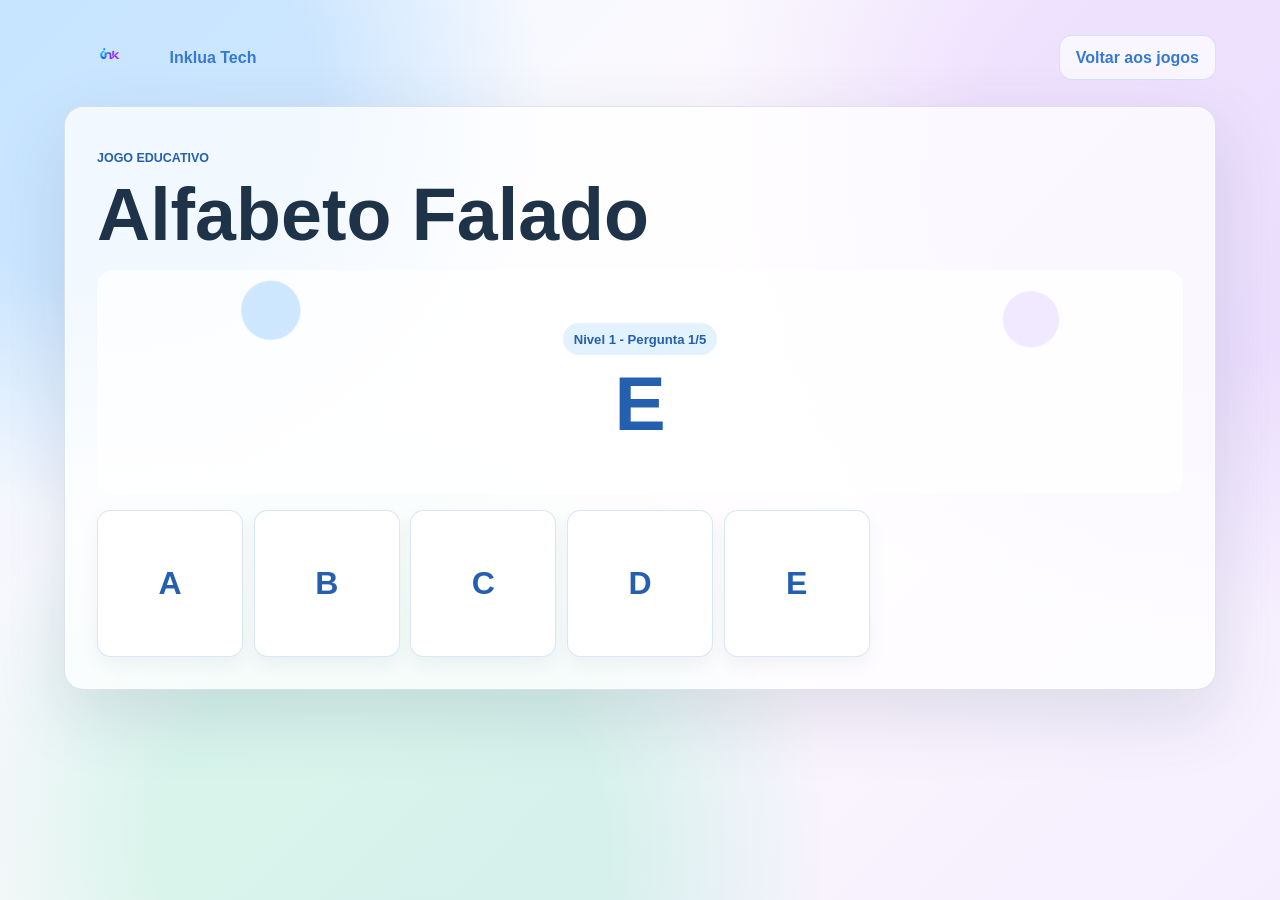
==== commit cde3795f: "retirada das frases debaixo do nome dos jogos" ====
--- a/alfabeto.html
+++ b/alfabeto.html
@@ -20,7 +20,6 @@
             <div class="alphabet-intro">
                 <p class="eyebrow">Jogo educativo</p>
                 <h1 id="alphabet-title">Alfabeto Falado</h1>
-                <p>Toque em uma letra para ouvir seu nome em voz alta.</p>
             </div>
 
             <div class="alphabet-game alphabet-game--standalone">
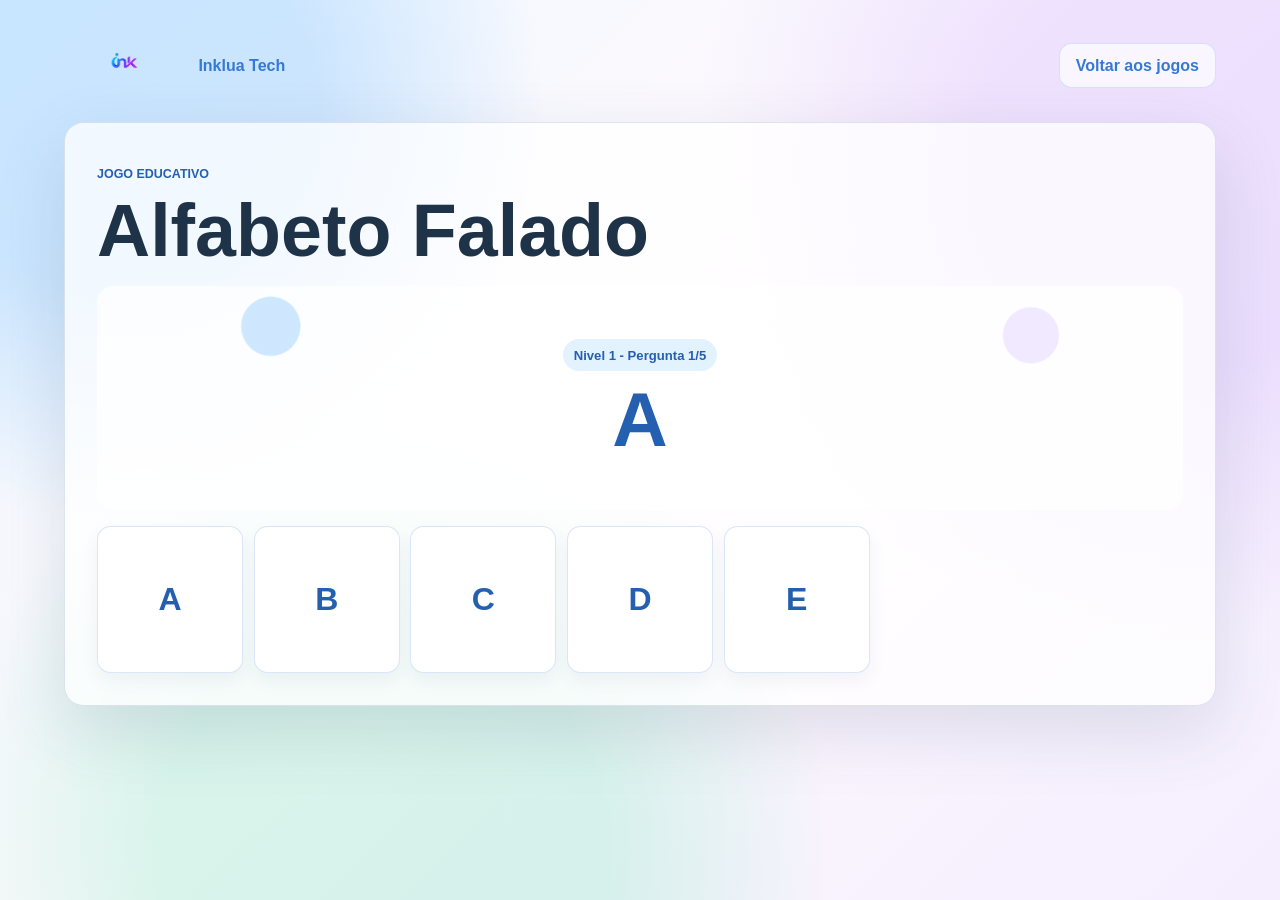
==== commit f1e7a1da: "atulização na plataforma, criação do avatar no jogo das silabas e mudança no formato das alternativa" ====
--- a/alfabeto.html
+++ b/alfabeto.html
@@ -9,11 +9,11 @@
 <body class="alphabet-page">
     <main class="alphabet-shell">
         <header class="alphabet-topbar">
-            <a class="brand" href="home.php">
+            <a class="brand" href="home.html">
                 <img src="assets/ink-logo.png" alt="Logo Inklua Tech">
                 <span>Inklua Tech</span>
             </a>
-            <a class="topbar-button" href="home.php#jogos">Voltar aos jogos</a>
+            <a class="topbar-button" href="home.html#jogos">Voltar aos jogos</a>
         </header>
 
         <section class="alphabet-focus" aria-labelledby="alphabet-title">
@@ -58,6 +58,7 @@
 
     <script src="platform-time.js"></script>
     <script src="game-progress.js"></script>
+    <script src="inklua-speech.js"></script>
     <script src="alfabeto.js"></script>
 </body>
 </html>
--- a/home.css
+++ b/home.css
@@ -46,6 +46,18 @@
     display: none !important;
 }
 
+.visually-hidden {
+    position: absolute;
+    width: 1px;
+    height: 1px;
+    padding: 0;
+    margin: -1px;
+    overflow: hidden;
+    clip: rect(0, 0, 0, 0);
+    white-space: nowrap;
+    border: 0;
+}
+
 .platform-shell {
     min-height: 100vh;
     display: grid;
@@ -74,8 +86,8 @@
 }
 
 .brand img {
-    width: 5.8rem;
-    height: 3.2rem;
+    width: 7.6rem;
+    height: 4.2rem;
     object-fit: contain;
 }
 
@@ -289,7 +301,7 @@
 .mood-checkin h3 {
     margin: 0.2rem 0 0;
     color: var(--text);
-    font-size: clamp(1.35rem, 3vw, 2rem);
+    font-size: clamp(1.1rem, 2.2vw, 1.45rem);
 }
 
 .mood-checkin p:not(.eyebrow) {
@@ -342,6 +354,16 @@
     font-size: 0.92rem;
 }
 
+#moodFeedback {
+    width: fit-content;
+    margin: 0.55rem 0 0;
+    padding: 0.55rem 0.75rem;
+    border-radius: 0.8rem;
+    color: #176b4d;
+    background: rgba(95, 227, 177, 0.2);
+    font-weight: 850;
+}
+
 .overview-card,
 .game-card,
 .report-card,
@@ -418,6 +440,10 @@
     display: grid;
     grid-template-columns: minmax(0, 1fr) minmax(0, 1fr);
     gap: 1rem;
+}
+
+.report-grid > :only-child {
+    grid-column: 1 / -1;
 }
 
 .report-panel {
@@ -703,7 +729,7 @@
     display: grid;
     align-content: start;
     gap: 0.8rem;
-    min-height: 19rem;
+    min-height: 15.5rem;
     padding: 1rem;
     overflow: hidden;
     position: relative;
@@ -2086,26 +2112,29 @@
 }
 
 .math-visual-scene {
-    min-height: clamp(12rem, 30vw, 19rem);
-    display: grid;
-    gap: 0.9rem;
+    min-height: clamp(14rem, 34vw, 22rem);
+    display: grid;
+    gap: 1.05rem;
     align-content: center;
-    padding: 1rem;
-    border: 1px solid rgba(53, 121, 215, 0.13);
+    padding: clamp(1rem, 2.5vw, 1.4rem);
+    border: 1px solid rgba(53, 121, 215, 0.16);
     border-radius: 1rem;
-    background: linear-gradient(180deg, rgba(239, 248, 255, 0.78), rgba(255, 255, 255, 0.9));
+    background:
+        radial-gradient(circle at 12% 18%, rgba(255, 226, 122, 0.26), transparent 12rem),
+        radial-gradient(circle at 88% 14%, rgba(95, 227, 177, 0.22), transparent 11rem),
+        linear-gradient(180deg, rgba(239, 248, 255, 0.88), rgba(255, 255, 255, 0.96));
 }
 
 .math-object-row {
     display: flex;
-    gap: 0.75rem;
+    gap: 0.95rem;
     align-items: center;
 }
 
 .math-object-row > div {
     display: flex;
     flex-wrap: wrap;
-    gap: 0.45rem;
+    gap: clamp(0.58rem, 1.7vw, 0.9rem);
 }
 
 .math-object-row strong {
@@ -2116,15 +2145,18 @@
 }
 
 .math-object {
-    width: clamp(2.35rem, 7vw, 3.25rem);
+    width: clamp(3.15rem, 8.5vw, 4.55rem);
     aspect-ratio: 1;
     display: grid;
     place-items: center;
     position: relative;
-    border: 1px solid rgba(53, 121, 215, 0.14);
-    border-radius: 0.85rem;
-    background: rgba(255, 255, 255, 0.86);
-    overflow: hidden;
+    border: 1px solid rgba(53, 121, 215, 0.12);
+    border-radius: 1.05rem;
+    background:
+        radial-gradient(circle at 34% 24%, rgba(255, 255, 255, 0.96), transparent 1.4rem),
+        rgba(255, 255, 255, 0.94);
+    box-shadow: 0 12px 24px rgba(47, 73, 98, 0.14);
+    overflow: visible;
 }
 
 .math-object--picture {
@@ -2173,7 +2205,71 @@
     background: #7ccdb1;
 }
 
-.math-object--apple span { background: #e95656; border-radius: 52% 48% 58% 58%; }
+.math-object--real-apple {
+    border-color: rgba(223, 57, 76, 0.18);
+    background:
+        radial-gradient(circle at 30% 24%, rgba(255, 255, 255, 0.98), transparent 1.15rem),
+        linear-gradient(180deg, #fff7f7, #ffe7e7);
+}
+
+.math-object--real-apple .math-apple__body {
+    top: 54%;
+    left: 50%;
+    width: 2.45rem;
+    height: 2.55rem;
+    border-radius: 48% 52% 58% 58%;
+    background:
+        radial-gradient(circle at 32% 27%, rgba(255, 255, 255, 0.9), transparent 0.48rem),
+        radial-gradient(circle at 68% 62%, rgba(161, 18, 40, 0.28), transparent 1rem),
+        linear-gradient(135deg, #ff6b73 0%, #f1334f 54%, #b91631 100%);
+    box-shadow:
+        inset -0.34rem -0.34rem 0 rgba(123, 8, 28, 0.18),
+        0 0.48rem 0.8rem rgba(185, 22, 49, 0.18);
+    transform: translate(-50%, -50%);
+}
+
+.math-object--real-apple .math-apple__body::before,
+.math-object--real-apple .math-apple__body::after {
+    content: "";
+    position: absolute;
+    top: -0.12rem;
+    width: 1.35rem;
+    height: 1.3rem;
+    border-radius: 50%;
+    background: inherit;
+}
+
+.math-object--real-apple .math-apple__body::before {
+    left: 0.62rem;
+}
+
+.math-object--real-apple .math-apple__body::after {
+    right: 0.62rem;
+}
+
+.math-object--real-apple .math-apple__leaf {
+    top: 0.68rem;
+    right: 0.88rem;
+    width: 1.05rem;
+    height: 0.62rem;
+    border-radius: 100% 0 100% 0;
+    background: linear-gradient(135deg, #7ee06f, #219653);
+    transform: rotate(-18deg);
+    box-shadow: 0 0.18rem 0.35rem rgba(33, 150, 83, 0.22);
+    z-index: 3;
+}
+
+.math-object--real-apple .math-apple__stem {
+    top: 0.58rem;
+    left: 50%;
+    width: 0.24rem;
+    height: 0.75rem;
+    border-radius: 999px;
+    background: #7a4325;
+    transform: translateX(-50%) rotate(10deg);
+    z-index: 2;
+}
+
 .math-object--flower span { background: #f2c94c; box-shadow: 0 -0.72rem 0 #f08ab3, 0 0.72rem 0 #f08ab3, -0.72rem 0 0 #f08ab3, 0.72rem 0 0 #f08ab3; }
 .math-object--leaf span { width: 1.6rem; height: 1rem; border-radius: 100% 0 100% 0; background: #68b96d; transform: rotate(-24deg); }
 .math-object--sun span { background: #f2c94c; box-shadow: 0 -0.9rem 0 -0.3rem #f2c94c, 0 0.9rem 0 -0.3rem #f2c94c, -0.9rem 0 0 -0.3rem #f2c94c, 0.9rem 0 0 -0.3rem #f2c94c; }
@@ -2206,6 +2302,23 @@
     filter: grayscale(0.25);
 }
 
+.math-visual-scene.is-celebrating {
+    border-color: rgba(39, 174, 96, 0.34);
+    box-shadow: 0 0 0 4px rgba(95, 227, 177, 0.2);
+}
+
+.math-visual-scene.is-celebrating .math-object:not(.is-removed) {
+    animation: mathSuccessPop 680ms ease both;
+}
+
+.math-visual-scene.is-celebrating .math-object:nth-child(2n) {
+    animation-delay: 70ms;
+}
+
+.math-visual-scene.is-celebrating .math-object:nth-child(3n) {
+    animation-delay: 120ms;
+}
+
 .math-sequence {
     display: flex;
     flex-wrap: wrap;
@@ -2248,8 +2361,10 @@
 }
 
 .math-option.is-correct {
-    border-color: rgba(39, 145, 96, 0.35);
-    background: rgba(232, 251, 242, 0.96);
+    border-color: rgba(16, 130, 72, 0.55);
+    color: #0f6f3d;
+    background: linear-gradient(180deg, #dcffe9, #bdf5d2);
+    box-shadow: 0 10px 20px rgba(16, 130, 72, 0.16);
 }
 
 .math-option.is-wrong {
@@ -2298,6 +2413,20 @@
 
 .math-visual-scene.is-helping {
     box-shadow: 0 0 0 4px rgba(95, 227, 177, 0.2);
+}
+
+@keyframes mathSuccessPop {
+    0% {
+        transform: translateY(0) scale(1);
+    }
+
+    38% {
+        transform: translateY(-0.42rem) scale(1.14);
+    }
+
+    100% {
+        transform: translateY(0) scale(1);
+    }
 }
 
 .simple-choice-row {
@@ -2357,71 +2486,20 @@
         linear-gradient(180deg, rgba(239, 248, 255, 0.78), rgba(255, 255, 255, 0.82));
 }
 
-.syllable-boy {
+.inklua-student-avatar {
     position: absolute;
     left: min(16%, 8rem);
-    bottom: 1.2rem;
-    width: 8.6rem;
-    height: 13rem;
-}
-
-.syllable-boy__hair,
-.syllable-boy__head,
-.syllable-boy__body,
-.syllable-boy__arm {
-    position: absolute;
+    bottom: 0.4rem;
+    width: clamp(8rem, 19vw, 12rem);
+    aspect-ratio: 1;
+    filter: drop-shadow(0 1.1rem 1.3rem rgba(47, 73, 98, 0.16));
+}
+
+.inklua-student-avatar img {
+    width: 100%;
+    height: 100%;
     display: block;
-}
-
-.syllable-boy__head {
-    left: 2.15rem;
-    top: 0.9rem;
-    width: 4.3rem;
-    aspect-ratio: 1;
-    border-radius: 50%;
-    background:
-        radial-gradient(circle at 34% 42%, #1f3348 0 0.16rem, transparent 0.18rem),
-        radial-gradient(circle at 64% 42%, #1f3348 0 0.16rem, transparent 0.18rem),
-        radial-gradient(ellipse at 50% 66%, transparent 0 0.62rem, rgba(31, 51, 72, 0.72) 0.65rem 0.75rem, transparent 0.78rem),
-        #ffd4b8;
-    box-shadow: inset 0 -0.45rem 0 rgba(221, 145, 105, 0.2);
-}
-
-.syllable-boy__hair {
-    z-index: 1;
-    left: 2rem;
-    top: 0.45rem;
-    width: 4.6rem;
-    height: 2rem;
-    border-radius: 2rem 2rem 1rem 1rem;
-    background: #394b5f;
-}
-
-.syllable-boy__body {
-    left: 1.55rem;
-    top: 5.25rem;
-    width: 5.6rem;
-    height: 6.4rem;
-    border-radius: 1.5rem 1.5rem 0.75rem 0.75rem;
-    background: linear-gradient(135deg, var(--primary), #7fc9f8);
-}
-
-.syllable-boy__arm {
-    top: 6rem;
-    width: 4.2rem;
-    height: 1rem;
-    border-radius: 999px;
-    background: #ffd4b8;
-}
-
-.syllable-boy__arm--left {
-    left: 0;
-    transform: rotate(-24deg);
-}
-
-.syllable-boy__arm--right {
-    right: 0;
-    transform: rotate(24deg);
+    object-fit: contain;
 }
 
 .syllable-board {
@@ -2460,8 +2538,53 @@
     right: 20%;
 }
 
-.syllable-question h2 {
-    margin: 0.25rem 0 0;
+.syllable-question {
+    display: grid;
+    gap: 0.65rem;
+}
+
+.syllable-question .eyebrow {
+    width: fit-content;
+    margin: 0;
+    padding: 0.48rem 0.72rem;
+    border-radius: 999px;
+    color: #245fb0;
+    background: rgba(100, 181, 255, 0.16);
+}
+
+.syllable-question-card {
+    display: grid;
+    justify-items: center;
+    gap: 0.42rem;
+    padding: 1rem;
+    border: 1px solid rgba(53, 121, 215, 0.16);
+    border-radius: 1rem;
+    background:
+        radial-gradient(circle at 16% 22%, rgba(255, 226, 122, 0.24), transparent 7rem),
+        linear-gradient(180deg, rgba(255, 255, 255, 0.92), rgba(239, 248, 255, 0.84));
+    box-shadow: 0 12px 26px rgba(47, 73, 98, 0.08);
+}
+
+.syllable-question-card strong {
+    color: #1f3348;
+    font-size: clamp(2rem, 6vw, 3.8rem);
+    font-weight: 950;
+    line-height: 1;
+}
+
+.syllable-question-card small {
+    color: var(--muted);
+    font-size: 1rem;
+    font-weight: 850;
+}
+
+.syllable-options {
+    gap: 0.85rem;
+}
+
+.syllable-option {
+    min-height: clamp(4rem, 10vw, 5.2rem);
+    font-size: clamp(1.45rem, 4vw, 2.25rem);
 }
 
 .syllable-option.is-correct {
@@ -2727,9 +2850,9 @@
         width: 100%;
     }
 
-    .syllable-boy {
+    .inklua-student-avatar {
         left: -1.2rem;
-        opacity: 0.38;
+        opacity: 0.52;
     }
 
     .syllable-board {
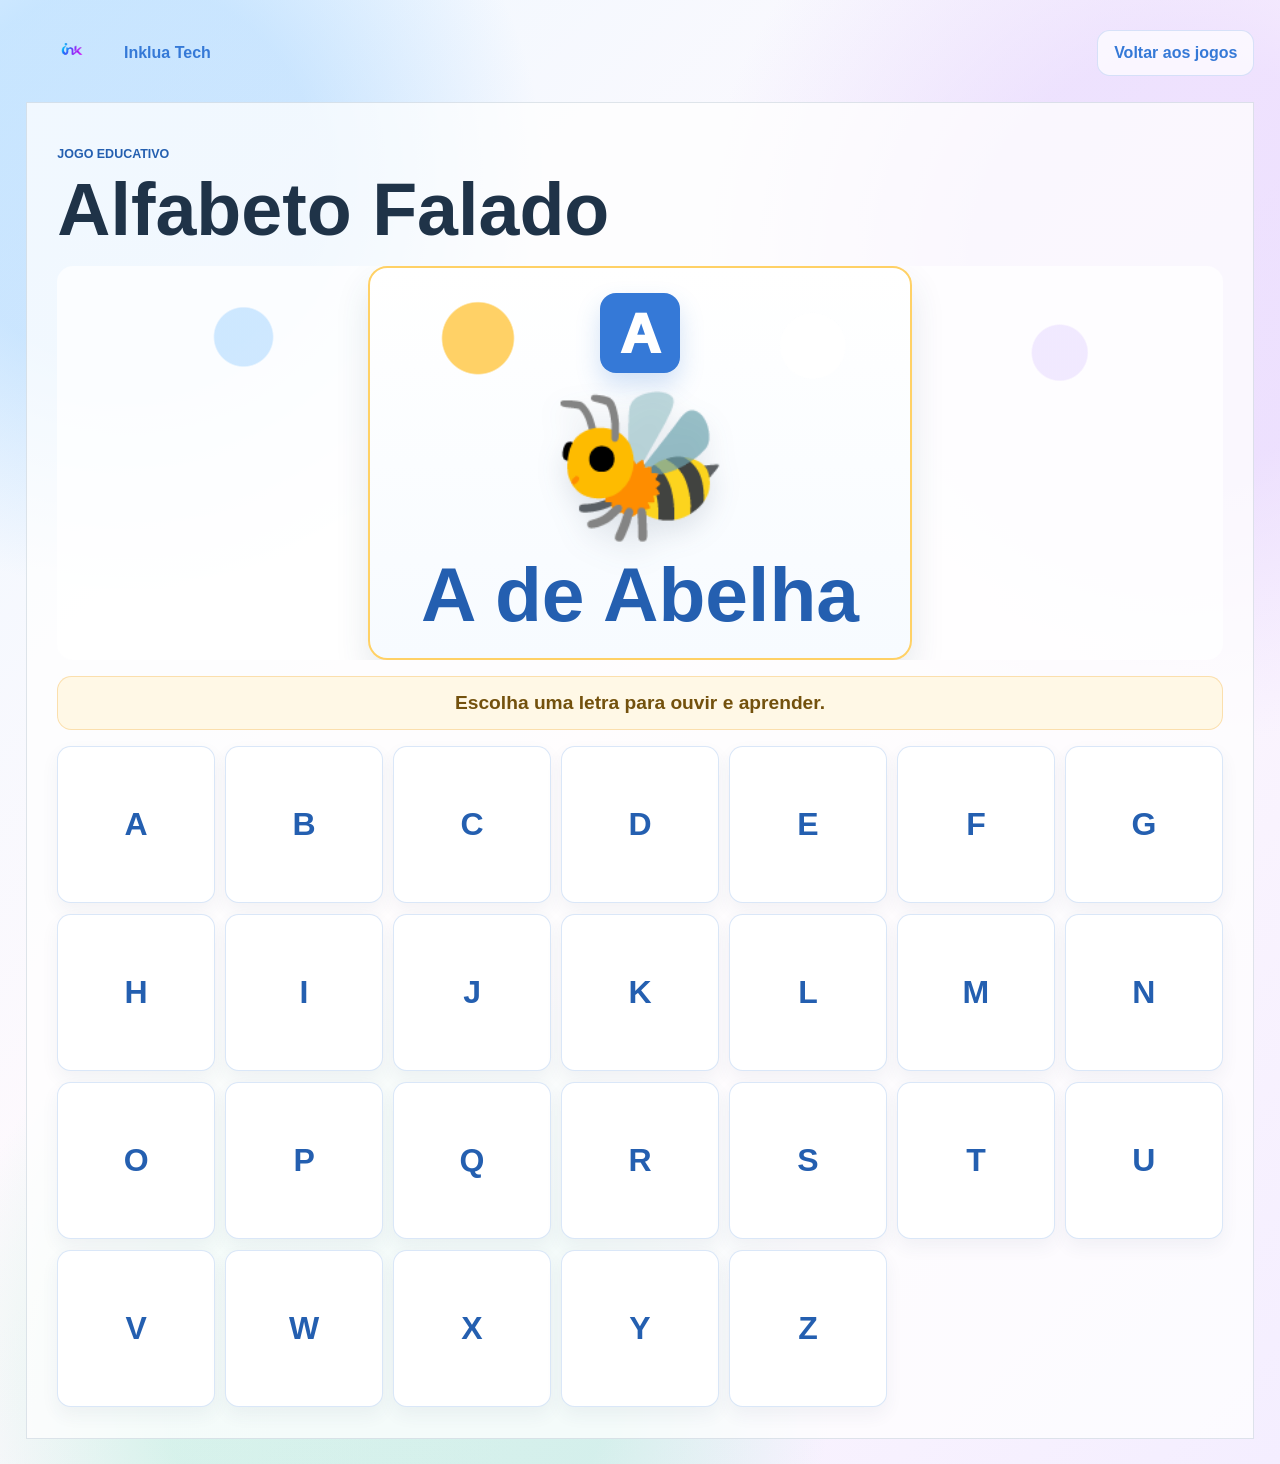
==== commit 446b00fd: "criação da aba atividades na plataforma" ====
--- a/alfabeto.html
+++ b/alfabeto.html
@@ -24,6 +24,7 @@
 
             <div class="alphabet-game alphabet-game--standalone">
                 <div class="alphabet-display" id="alphabetDisplay" aria-live="polite">A</div>
+                <p class="alphabet-feedback" id="alphabetFeedback" aria-live="polite"></p>
                 <div class="alphabet-grid" aria-label="Letras do alfabeto">
                     <button class="alphabet-letter" type="button" data-letter="A">A</button>
                     <button class="alphabet-letter" type="button" data-letter="B">B</button>
--- a/home.css
+++ b/home.css
@@ -80,15 +80,27 @@
 .brand {
     display: flex;
     align-items: center;
-    gap: 0.8rem;
+    gap: 0.35rem;
     color: var(--primary);
     font-weight: 900;
+    line-height: 1;
 }
 
 .brand img {
-    width: 7.6rem;
-    height: 4.2rem;
+    width: clamp(4.6rem, 9vw, 5.8rem);
+    height: clamp(2.7rem, 5vw, 3.4rem);
     object-fit: contain;
+    object-position: center;
+    flex: 0 0 auto;
+}
+
+.brand span {
+    display: inline-flex;
+    align-items: center;
+    min-height: clamp(2.7rem, 5vw, 3.4rem);
+    margin-left: 0;
+    transform: none;
+    white-space: nowrap;
 }
 
 .nav-menu {
@@ -677,6 +689,41 @@
 
 .form-group textarea {
     min-height: 5rem;
+}
+
+.age-stepper {
+    display: grid;
+    grid-template-columns: 3.15rem minmax(0, 1fr) 3.15rem;
+    align-items: stretch;
+    gap: 0.45rem;
+}
+
+.form-group .age-stepper__input {
+    min-width: 0;
+    text-align: center;
+    font-weight: 850;
+}
+
+.age-stepper__button {
+    min-height: 3.15rem;
+    border: 1px solid rgba(112, 139, 166, 0.28);
+    border-radius: 0.85rem;
+    color: var(--primary-dark);
+    background: #ffffff;
+    font: inherit;
+    font-size: 1.35rem;
+    font-weight: 900;
+    line-height: 1;
+    cursor: pointer;
+    transition: transform 180ms ease, border-color 180ms ease, box-shadow 180ms ease;
+}
+
+.age-stepper__button:hover,
+.age-stepper__button:focus-visible {
+    border-color: rgba(53, 121, 215, 0.68);
+    box-shadow: 0 0 0 4px rgba(95, 227, 177, 0.2);
+    transform: translateY(-1px);
+    outline: none;
 }
 
 .form-group input:focus,
@@ -1569,6 +1616,212 @@
     font-weight: 900;
 }
 
+.alphabet-card {
+    width: min(100%, 34rem);
+    position: relative;
+    overflow: hidden;
+    display: grid;
+    justify-items: center;
+    gap: 0.7rem;
+    padding: clamp(1rem, 3vw, 1.6rem);
+    border: 2px solid var(--alphabet-accent);
+    border-radius: 1.2rem;
+    background:
+        radial-gradient(circle at 20% 18%, var(--alphabet-accent) 0 2.2rem, transparent 2.3rem),
+        radial-gradient(circle at 82% 20%, rgba(255, 255, 255, 0.86) 0 2rem, transparent 2.1rem),
+        linear-gradient(180deg, #ffffff, #f7fbff);
+    box-shadow: 0 18px 34px rgba(47, 73, 98, 0.12);
+}
+
+.alphabet-display {
+    position: relative;
+    overflow: hidden;
+}
+
+.alphabet-card::after {
+    content: "";
+    position: absolute;
+    inset: -30%;
+    opacity: 0;
+    pointer-events: none;
+    background: radial-gradient(circle, rgba(255, 255, 255, 0.82) 0 12%, transparent 13%);
+    transform: scale(0.4);
+}
+
+.alphabet-card.is-celebrating {
+    animation: alphabet-card-happy 720ms ease;
+}
+
+.alphabet-card.is-celebrating::after {
+    animation: alphabet-soft-shine 920ms ease;
+}
+
+.alphabet-card__letter {
+    width: clamp(3.6rem, 11vw, 5rem);
+    aspect-ratio: 1;
+    display: grid;
+    place-items: center;
+    border-radius: 1rem;
+    color: #ffffff;
+    background: var(--primary);
+    font-size: clamp(2.4rem, 7vw, 3.5rem);
+    font-weight: 950;
+    box-shadow: 0 12px 24px rgba(53, 121, 215, 0.22);
+}
+
+.alphabet-card__visual {
+    min-height: clamp(6.5rem, 20vw, 10rem);
+    display: grid;
+    place-items: center;
+    font-size: clamp(5.4rem, 18vw, 9rem);
+    line-height: 1;
+    filter: drop-shadow(0 12px 14px rgba(47, 73, 98, 0.14));
+}
+
+.alphabet-card__svg {
+    width: clamp(8rem, 28vw, 13rem);
+    height: auto;
+    display: block;
+}
+
+.alphabet-card strong {
+    color: var(--primary-dark);
+    font-size: clamp(1.7rem, 5vw, 2.8rem);
+    line-height: 1.08;
+    text-align: center;
+}
+
+.alphabet-feedback {
+    min-height: 2.8rem;
+    margin: 0;
+    padding: 0.8rem 1rem;
+    border: 1px solid rgba(53, 121, 215, 0.16);
+    border-radius: 0.9rem;
+    color: var(--primary-dark);
+    background: rgba(255, 255, 255, 0.72);
+    font-size: clamp(1rem, 2.4vw, 1.2rem);
+    font-weight: 850;
+    line-height: 1.35;
+    text-align: center;
+}
+
+.alphabet-feedback.is-success {
+    color: #176b4d;
+    border-color: rgba(39, 145, 96, 0.3);
+    background: rgba(240, 255, 248, 0.94);
+}
+
+.alphabet-feedback.is-help {
+    color: #73510d;
+    border-color: rgba(246, 189, 96, 0.42);
+    background: rgba(255, 248, 229, 0.94);
+}
+
+.alphabet-celebration {
+    position: absolute;
+    inset: 0;
+    overflow: hidden;
+    pointer-events: none;
+}
+
+.alphabet-celebration span {
+    position: absolute;
+    left: 50%;
+    top: 42%;
+    font-size: clamp(1.5rem, 4vw, 2.4rem);
+    opacity: 0;
+    filter: drop-shadow(0 8px 10px rgba(47, 73, 98, 0.12));
+    animation: alphabet-confetti 1350ms ease-out forwards;
+}
+
+.alphabet-celebration span:nth-child(1) {
+    --confetti-x: -8.5rem;
+    --confetti-y: -5.8rem;
+    animation-delay: 20ms;
+}
+
+.alphabet-celebration span:nth-child(2) {
+    --confetti-x: -4.4rem;
+    --confetti-y: -7rem;
+    animation-delay: 90ms;
+}
+
+.alphabet-celebration span:nth-child(3) {
+    --confetti-x: 0;
+    --confetti-y: -6.5rem;
+    animation-delay: 150ms;
+}
+
+.alphabet-celebration span:nth-child(4) {
+    --confetti-x: 4.8rem;
+    --confetti-y: -6.8rem;
+    animation-delay: 70ms;
+}
+
+.alphabet-celebration span:nth-child(5) {
+    --confetti-x: 8rem;
+    --confetti-y: -4.8rem;
+    animation-delay: 130ms;
+}
+
+.alphabet-celebration span:nth-child(6) {
+    --confetti-x: 2.4rem;
+    --confetti-y: -8.4rem;
+    animation-delay: 210ms;
+}
+
+@keyframes alphabet-card-happy {
+    0%,
+    100% {
+        transform: translateY(0) scale(1);
+    }
+
+    42% {
+        transform: translateY(-0.25rem) scale(1.018);
+    }
+}
+
+@keyframes alphabet-soft-shine {
+    0% {
+        opacity: 0;
+        transform: scale(0.35);
+    }
+
+    35% {
+        opacity: 0.56;
+    }
+
+    100% {
+        opacity: 0;
+        transform: scale(1.1);
+    }
+}
+
+@keyframes alphabet-confetti {
+    0% {
+        opacity: 0;
+        transform: translate(-50%, -50%) scale(0.7) rotate(0deg);
+    }
+
+    18% {
+        opacity: 1;
+    }
+
+    100% {
+        opacity: 0;
+        transform: translate(calc(-50% + var(--confetti-x)), calc(-50% + var(--confetti-y))) scale(1) rotate(18deg);
+    }
+}
+
+@media (prefers-reduced-motion: reduce) {
+    .alphabet-card.is-celebrating,
+    .alphabet-card.is-celebrating::after,
+    .alphabet-celebration span {
+        animation-duration: 1ms;
+        animation-iteration-count: 1;
+    }
+}
+
 .alphabet-grid,
 .number-grid {
     display: grid;
@@ -1856,13 +2109,14 @@
 .color-shell,
 .shape-shell,
 .simple-game-shell {
-    width: min(100% - 2rem, 72rem);
+    width: 100%;
     min-height: 100vh;
     display: grid;
-    align-content: start;
-    gap: 1.4rem;
-    margin: 0 auto;
-    padding: clamp(1rem, 3vw, 2rem) 0;
+    grid-template-rows: auto minmax(0, 1fr);
+    align-content: stretch;
+    gap: clamp(1rem, 2vw, 1.4rem);
+    margin: 0;
+    padding: clamp(1rem, 2vw, 1.6rem);
 }
 
 .alphabet-topbar,
@@ -1881,13 +2135,15 @@
 .color-focus,
 .shape-focus,
 .simple-game-focus {
+    min-height: 0;
     display: grid;
     gap: 1.2rem;
-    padding: clamp(1rem, 3vw, 2rem);
+    align-content: start;
+    padding: clamp(1rem, 2.4vw, 2rem);
     border: 1px solid var(--line);
-    border-radius: 1.2rem;
+    border-radius: 0;
     background: var(--surface);
-    box-shadow: var(--shadow);
+    box-shadow: none;
 }
 
 .alphabet-intro h1,
@@ -2372,6 +2628,91 @@
     background: rgba(255, 240, 245, 0.9);
 }
 
+.math-explanation {
+    display: grid;
+    gap: 0.75rem;
+    padding: 0.9rem;
+    border: 1px solid rgba(53, 121, 215, 0.14);
+    border-radius: 0.9rem;
+    background: rgba(255, 255, 255, 0.86);
+}
+
+.math-explanation strong {
+    color: var(--primary-dark);
+    font-size: 1rem;
+}
+
+.math-explanation p,
+.math-explanation ol {
+    margin: 0;
+}
+
+.math-explanation ol {
+    display: grid;
+    gap: 0.35rem;
+    padding-left: 1.25rem;
+    color: var(--text);
+    font-weight: 750;
+}
+
+.math-step-visual {
+    display: flex;
+    flex-wrap: wrap;
+    align-items: center;
+    gap: 0.65rem;
+    padding: 0.75rem;
+    border-radius: 0.8rem;
+    background: rgba(239, 248, 255, 0.74);
+}
+
+.math-step-apples {
+    display: flex;
+    flex-wrap: wrap;
+    gap: 0.35rem;
+}
+
+.math-step-apples .math-object {
+    width: 2.35rem;
+    border-radius: 0.75rem;
+}
+
+.math-step-apples .math-object--real-apple .math-apple__body {
+    width: 1.45rem;
+    height: 1.55rem;
+}
+
+.math-step-apples .math-object--real-apple .math-apple__body::before,
+.math-step-apples .math-object--real-apple .math-apple__body::after {
+    width: 0.78rem;
+    height: 0.78rem;
+}
+
+.math-step-apples .math-object--real-apple .math-apple__body::before {
+    left: 0.36rem;
+}
+
+.math-step-apples .math-object--real-apple .math-apple__body::after {
+    right: 0.36rem;
+}
+
+.math-step-apples .math-object--real-apple .math-apple__leaf {
+    top: 0.4rem;
+    right: 0.48rem;
+    width: 0.58rem;
+    height: 0.36rem;
+}
+
+.math-step-apples .math-object--real-apple .math-apple__stem {
+    top: 0.34rem;
+    height: 0.42rem;
+}
+
+.math-step-symbol {
+    color: var(--primary-dark);
+    font-size: 1.45rem;
+    font-weight: 950;
+}
+
 .math-action-row {
     display: flex;
     flex-wrap: wrap;
@@ -2442,6 +2783,7 @@
 }
 
 .syllable-focus {
+    grid-template-rows: auto auto minmax(20rem, 1fr) auto auto auto;
     overflow: hidden;
 }
 
@@ -2474,7 +2816,7 @@
 
 .syllable-scene {
     position: relative;
-    min-height: clamp(17rem, 38vw, 23rem);
+    min-height: clamp(22rem, 48vh, 34rem);
     display: grid;
     place-items: center;
     overflow: hidden;
@@ -2488,9 +2830,9 @@
 
 .inklua-student-avatar {
     position: absolute;
-    left: min(16%, 8rem);
-    bottom: 0.4rem;
-    width: clamp(8rem, 19vw, 12rem);
+    left: min(22%, 16rem);
+    bottom: -0.15rem;
+    width: clamp(10rem, 24vw, 15.5rem);
     aspect-ratio: 1;
     filter: drop-shadow(0 1.1rem 1.3rem rgba(47, 73, 98, 0.16));
 }
@@ -2580,9 +2922,11 @@
 
 .syllable-options {
     gap: 0.85rem;
+    justify-content: center;
 }
 
 .syllable-option {
+    min-width: clamp(5.2rem, 11vw, 8rem);
     min-height: clamp(4rem, 10vw, 5.2rem);
     font-size: clamp(1.45rem, 4vw, 2.25rem);
 }
@@ -2851,8 +3195,9 @@
     }
 
     .inklua-student-avatar {
-        left: -1.2rem;
-        opacity: 0.52;
+        left: -2.1rem;
+        width: 10.5rem;
+        opacity: 0.58;
     }
 
     .syllable-board {
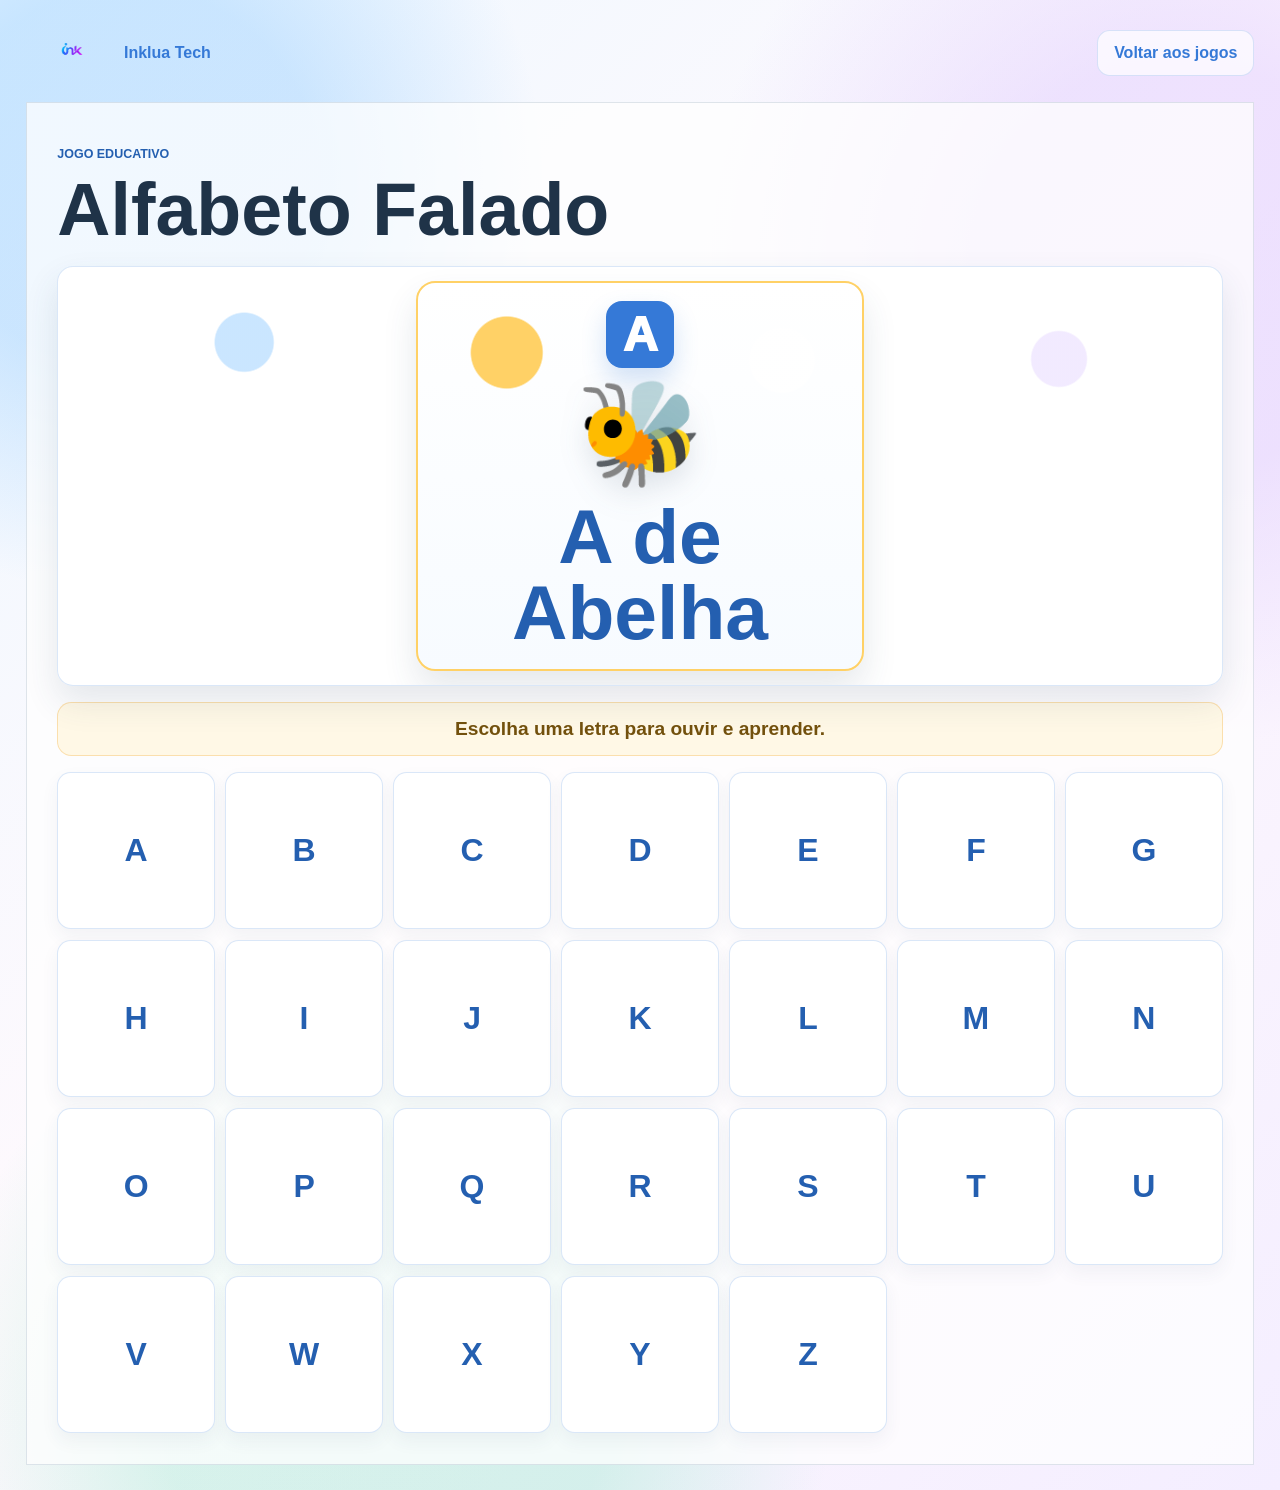
==== commit 67860e56: "atualização na plataforma" ====
--- a/alfabeto.html
+++ b/alfabeto.html
@@ -23,7 +23,7 @@
             </div>
 
             <div class="alphabet-game alphabet-game--standalone">
-                <div class="alphabet-display" id="alphabetDisplay" aria-live="polite">A</div>
+                <div class="alphabet-display" id="alphabetDisplay" aria-live="polite" aria-label="Associa&ccedil;&atilde;o da letra" tabindex="-1">A</div>
                 <p class="alphabet-feedback" id="alphabetFeedback" aria-live="polite"></p>
                 <div class="alphabet-grid" aria-label="Letras do alfabeto">
                     <button class="alphabet-letter" type="button" data-letter="A">A</button>
--- a/home.css
+++ b/home.css
@@ -17,10 +17,6 @@
     box-sizing: border-box;
 }
 
-html {
-    scroll-behavior: smooth;
-}
-
 body {
     min-height: 100vh;
     margin: 0;
@@ -132,6 +128,11 @@
     background: rgba(100, 181, 255, 0.16);
 }
 
+.nav-menu a.is-active {
+    border: 1px solid rgba(53, 121, 215, 0.24);
+    box-shadow: inset 0.25rem 0 0 var(--primary);
+}
+
 .student-card {
     margin-top: auto;
     padding: 1rem;
@@ -164,17 +165,22 @@
 .platform-content {
     display: grid;
     gap: 1.4rem;
+    align-content: start;
     padding: clamp(1rem, 3vw, 2rem);
 }
 
+.platform-view {
+    min-height: calc(100vh - clamp(1rem, 3vw, 2rem) * 2 - 6rem);
+}
+
 .platform-view.is-active-view {
-    animation: view-enter 180ms ease;
+    animation: view-enter 160ms ease-out;
 }
 
 @keyframes view-enter {
     from {
         opacity: 0;
-        transform: translateY(0.4rem);
+        transform: translateY(0.25rem);
     }
 
     to {
@@ -758,6 +764,70 @@
     height: 1rem;
     flex: 0 0 auto;
     accent-color: var(--primary);
+}
+
+.platform-form.is-filtered .is-unselected-option,
+.platform-form.is-filtered .is-empty-answer {
+    display: none;
+}
+
+.form-filter-toggle {
+    min-height: 2.85rem;
+    justify-self: start;
+    padding: 0 1rem;
+    border: 1px solid rgba(53, 121, 215, 0.18);
+    border-radius: 0.8rem;
+    color: var(--primary);
+    background: rgba(255, 255, 255, 0.7);
+    font: inherit;
+    font-weight: 850;
+    cursor: pointer;
+}
+
+.level-progress-card {
+    display: grid;
+    gap: 0.55rem;
+    max-width: 34rem;
+    margin: 0 auto 1rem;
+    padding: 1rem;
+    border: 1px solid rgba(53, 121, 215, 0.18);
+    border-radius: 0.9rem;
+    color: var(--text);
+    background: rgba(255, 255, 255, 0.74);
+    box-shadow: 0 14px 38px rgba(47, 73, 98, 0.08);
+}
+
+.level-progress-card span {
+    color: var(--primary-dark);
+    font-size: 0.78rem;
+    font-weight: 900;
+    text-transform: uppercase;
+}
+
+.level-progress-card strong {
+    display: block;
+    margin-top: 0.2rem;
+    font-size: 1.35rem;
+}
+
+.level-progress-card__meter {
+    height: 0.65rem;
+    overflow: hidden;
+    border-radius: 999px;
+    background: rgba(112, 139, 166, 0.18);
+}
+
+.level-progress-card__meter span {
+    display: block;
+    height: 100%;
+    border-radius: inherit;
+    background: linear-gradient(90deg, var(--blue), var(--mint));
+}
+
+.level-progress-card__status {
+    margin: 0;
+    color: var(--muted);
+    font-weight: 750;
 }
 
 .form-submit {
@@ -1617,13 +1687,13 @@
 }
 
 .alphabet-card {
-    width: min(100%, 34rem);
+    width: min(100%, 28rem);
     position: relative;
     overflow: hidden;
     display: grid;
     justify-items: center;
-    gap: 0.7rem;
-    padding: clamp(1rem, 3vw, 1.6rem);
+    gap: 0.45rem;
+    padding: clamp(0.75rem, 2vw, 1.1rem);
     border: 2px solid var(--alphabet-accent);
     border-radius: 1.2rem;
     background:
@@ -1636,6 +1706,26 @@
 .alphabet-display {
     position: relative;
     overflow: hidden;
+}
+
+.alphabet-game--standalone:not(.vowel-game) .alphabet-display {
+    position: sticky;
+    top: clamp(0.5rem, 2vw, 1rem);
+    z-index: 20;
+    min-height: clamp(6.5rem, 16vw, 10rem);
+    padding: clamp(0.55rem, 1.5vw, 0.9rem);
+    scroll-margin-top: clamp(0.75rem, 3vw, 1.5rem);
+    border: 1px solid rgba(53, 121, 215, 0.18);
+    background:
+        radial-gradient(circle at 16% 18%, rgba(100, 181, 255, 0.34) 0 1.8rem, transparent 1.9rem),
+        radial-gradient(circle at 86% 22%, rgba(216, 194, 255, 0.34) 0 1.7rem, transparent 1.8rem),
+        rgba(255, 255, 255, 0.96);
+    box-shadow: 0 16px 34px rgba(47, 73, 98, 0.12);
+    backdrop-filter: blur(10px);
+}
+
+.alphabet-display.is-revealing .alphabet-card {
+    animation: alphabet-association-enter 360ms ease;
 }
 
 .alphabet-card::after {
@@ -1657,36 +1747,36 @@
 }
 
 .alphabet-card__letter {
-    width: clamp(3.6rem, 11vw, 5rem);
+    width: clamp(3rem, 8vw, 4.2rem);
     aspect-ratio: 1;
     display: grid;
     place-items: center;
     border-radius: 1rem;
     color: #ffffff;
     background: var(--primary);
-    font-size: clamp(2.4rem, 7vw, 3.5rem);
+    font-size: clamp(2rem, 5.5vw, 3rem);
     font-weight: 950;
     box-shadow: 0 12px 24px rgba(53, 121, 215, 0.22);
 }
 
 .alphabet-card__visual {
-    min-height: clamp(6.5rem, 20vw, 10rem);
+    min-height: clamp(4.8rem, 14vw, 7.2rem);
     display: grid;
     place-items: center;
-    font-size: clamp(5.4rem, 18vw, 9rem);
+    font-size: clamp(4rem, 12vw, 6.4rem);
     line-height: 1;
     filter: drop-shadow(0 12px 14px rgba(47, 73, 98, 0.14));
 }
 
 .alphabet-card__svg {
-    width: clamp(8rem, 28vw, 13rem);
+    width: clamp(6.5rem, 20vw, 9.5rem);
     height: auto;
     display: block;
 }
 
 .alphabet-card strong {
     color: var(--primary-dark);
-    font-size: clamp(1.7rem, 5vw, 2.8rem);
+    font-size: clamp(1.35rem, 4vw, 2.15rem);
     line-height: 1.08;
     text-align: center;
 }
@@ -1843,6 +1933,22 @@
     font-weight: 900;
 }
 
+@keyframes alphabet-association-enter {
+    from {
+        opacity: 0.35;
+        transform: translateY(0.35rem) scale(0.98);
+    }
+
+    to {
+        opacity: 1;
+        transform: translateY(0) scale(1);
+    }
+}
+
+.color-display.is-celebrating {
+    animation: feedback-celebrate 780ms ease;
+}
+
 .color-display__swatch {
     width: clamp(3.5rem, 12vw, 5rem);
     aspect-ratio: 1;
@@ -1898,6 +2004,7 @@
     border-color: rgba(39, 145, 96, 0.38);
     background: rgba(240, 255, 248, 0.96);
     box-shadow: 0 0 0 4px rgba(95, 227, 177, 0.18), 0 10px 24px rgba(47, 73, 98, 0.1);
+    animation: answer-correct 520ms ease;
 }
 
 .color-button.is-wrong,
@@ -1907,6 +2014,57 @@
     color: #a34843;
     border-color: rgba(163, 72, 67, 0.3);
     background: rgba(255, 250, 250, 0.96);
+    animation: answer-wrong 420ms ease;
+}
+
+@keyframes answer-correct {
+    0% {
+        transform: scale(1);
+    }
+
+    45% {
+        transform: scale(1.08);
+    }
+
+    100% {
+        transform: scale(1);
+    }
+}
+
+@keyframes answer-wrong {
+    0%,
+    100% {
+        transform: translateX(0);
+    }
+
+    25% {
+        transform: translateX(-6px);
+    }
+
+    50% {
+        transform: translateX(6px);
+    }
+
+    75% {
+        transform: translateX(-3px);
+    }
+}
+
+@keyframes feedback-celebrate {
+    0% {
+        transform: scale(1);
+        box-shadow: 0 0 0 rgba(95, 227, 177, 0);
+    }
+
+    42% {
+        transform: scale(1.025);
+        box-shadow: 0 0 0 8px rgba(95, 227, 177, 0.16);
+    }
+
+    100% {
+        transform: scale(1);
+        box-shadow: 0 0 0 rgba(95, 227, 177, 0);
+    }
 }
 
 .game-level-pill {
@@ -3214,6 +3372,33 @@
         grid-template-columns: repeat(4, minmax(0, 1fr));
     }
 
+.alphabet-game--standalone:not(.vowel-game) .alphabet-display {
+        top: 0.5rem;
+        min-height: auto;
+        padding: 0.45rem;
+    }
+
+    .alphabet-game--standalone:not(.vowel-game) .alphabet-card {
+        width: 100%;
+        grid-template-columns: auto minmax(0, 1fr);
+        align-items: center;
+        justify-items: start;
+        gap: 0.65rem;
+        padding: 0.6rem;
+    }
+
+    .alphabet-game--standalone:not(.vowel-game) .alphabet-card__visual {
+        min-height: 4.25rem;
+        font-size: clamp(3.4rem, 16vw, 5rem);
+    }
+
+    .alphabet-game--standalone:not(.vowel-game) .alphabet-card strong {
+        grid-column: 1 / -1;
+        width: 100%;
+        font-size: clamp(1.35rem, 6vw, 2rem);
+        text-align: center;
+    }
+
     .math-layout {
         grid-template-columns: 1fr;
     }
